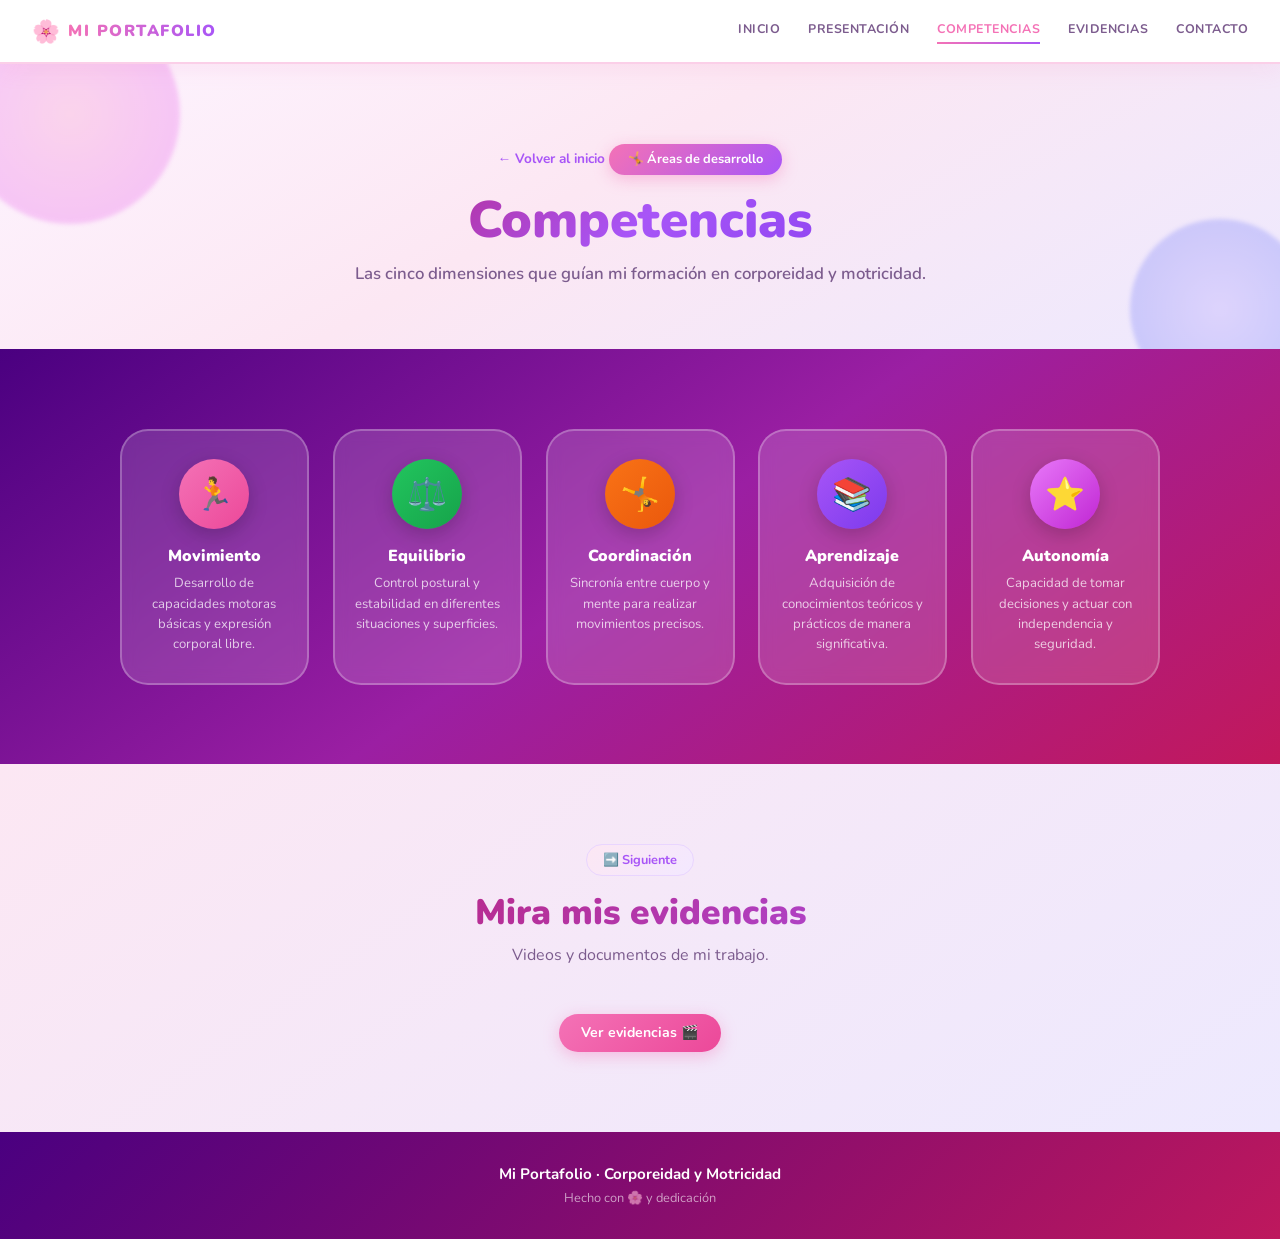
==== competencias.html @ 03224e83 "Add files via upload" ====
<!DOCTYPE html>
<html lang="es">
<head>
  <meta charset="UTF-8"/>
  <meta name="viewport" content="width=device-width, initial-scale=1.0"/>
  <title>Competencias — MI PORTAFOLIO</title>
  <link rel="stylesheet" href="style.css"/>
  <link href="https://fonts.googleapis.com/css2?family=Nunito:wght@400;600;700;900&display=swap" rel="stylesheet"/>
</head>
<body>

  <header class="navbar">
    <div class="navbar__brand">
      <span class="navbar__logo-icon">🌸</span>
      <span class="navbar__title">MI PORTAFOLIO</span>
    </div>
    <nav class="navbar__links" id="navLinks">
      <a href="index.html" class="navbar__link">INICIO</a>
      <a href="presentacion.html" class="navbar__link">PRESENTACIÓN</a>
      <a href="competencias.html" class="navbar__link">COMPETENCIAS</a>
      <a href="evidencias.html" class="navbar__link">EVIDENCIAS</a>
      <a href="contacto.html" class="navbar__link">CONTACTO</a>
    </nav>
    <button class="navbar__hamburger" onclick="toggleMenu()" aria-label="Menú">☰</button>
  </header>

  <section class="page-hero">
    <div class="page-hero__inner">
      <a href="index.html" class="back-link">← Volver al inicio</a>
      <span class="page-hero__badge">🤸 Áreas de desarrollo</span>
      <h1 class="page-hero__title">Competencias</h1>
      <p class="page-hero__desc">Las cinco dimensiones que guían mi formación en corporeidad y motricidad.</p>
    </div>
  </section>

  <section class="section section--grad">
    <div class="container">
      <div class="comp-grid">
        <div class="comp-card reveal reveal--scale">
          <div class="comp-card__circle comp-card__circle--1">🏃</div>
          <h3 class="comp-card__name">Movimiento</h3>
          <p class="comp-card__desc">Desarrollo de capacidades motoras básicas y expresión corporal libre.</p>
        </div>
        <div class="comp-card reveal reveal--scale">
          <div class="comp-card__circle comp-card__circle--2">⚖️</div>
          <h3 class="comp-card__name">Equilibrio</h3>
          <p class="comp-card__desc">Control postural y estabilidad en diferentes situaciones y superficies.</p>
        </div>
        <div class="comp-card reveal reveal--scale">
          <div class="comp-card__circle comp-card__circle--3">🤸</div>
          <h3 class="comp-card__name">Coordinación</h3>
          <p class="comp-card__desc">Sincronía entre cuerpo y mente para realizar movimientos precisos.</p>
        </div>
        <div class="comp-card reveal reveal--scale">
          <div class="comp-card__circle comp-card__circle--4">📚</div>
          <h3 class="comp-card__name">Aprendizaje</h3>
          <p class="comp-card__desc">Adquisición de conocimientos teóricos y prácticos de manera significativa.</p>
        </div>
        <div class="comp-card reveal reveal--scale">
          <div class="comp-card__circle comp-card__circle--5">⭐</div>
          <h3 class="comp-card__name">Autonomía</h3>
          <p class="comp-card__desc">Capacidad de tomar decisiones y actuar con independencia y seguridad.</p>
        </div>
      </div>
    </div>
  </section>

  <section class="section section--contact">
    <div class="container container--center reveal">
      <div class="section__head">
        <span class="section__tag">➡️ Siguiente</span>
        <h2 class="section__title">Mira mis evidencias</h2>
        <p class="section__desc">Videos y documentos de mi trabajo.</p>
      </div>
      <a href="evidencias.html" class="btn btn--pink">Ver evidencias 🎬</a>
    </div>
  </section>

  <footer class="footer">
    <p class="footer__text">Mi Portafolio · Corporeidad y Motricidad</p>
    <p class="footer__sub">Hecho con 🌸 y dedicación</p>
  </footer>

  <button class="scrolltop" id="scrollTop" aria-label="Volver arriba">↑</button>

  <script src="script.js"></script>
  <script>
    const stBtn = document.getElementById('scrollTop');
    window.addEventListener('scroll', ()=> stBtn.classList.toggle('scrolltop--show', window.scrollY > 400));
    stBtn.addEventListener('click', ()=> window.scrollTo({top:0, behavior:'smooth'}));
  </script>
</body>
</html>
---- style.css ----
/* ══════════════════════════════════════════
   MI PORTAFOLIO — Corporeidad y Motricidad
   Estilo: femenino, suave, rosa-morado-pastel
   ══════════════════════════════════════════ */

:root {
  --pink:       #f472b6;
  --pink-soft:  #fce7f3;
  --pink-mid:   #fbcfe8;
  --purple:     #a855f7;
  --purple-soft:#f3e8ff;
  --purple-mid: #e9d5ff;
  --rose:       #fb7185;
  --lavender:   #c084fc;
  --mauve:      #e879f9;
  --white:      #ffffff;
  --text:       #3b1f4a;
  --text-soft:  #7c5c8e;
  --radius:     18px;
  --radius-lg:  28px;
}

* { margin:0; padding:0; box-sizing:border-box; }
html { scroll-behavior:smooth; }
body {
  font-family: 'Nunito', sans-serif;
  color: var(--text);
  background: #fff;
  overflow-x: hidden;
}

/* ── NAVBAR ── */
.navbar {
  position: fixed; top:0; left:0; right:0; z-index:200;
  display: flex; align-items: center; justify-content: space-between;
  padding: 0 2rem; height: 64px;
  background: rgba(255,255,255,0.92);
  backdrop-filter: blur(12px);
  border-bottom: 2px solid var(--pink-mid);
  box-shadow: 0 4px 24px rgba(244,114,182,0.12);
}
.navbar__brand { display:flex; align-items:center; gap:0.5rem; }
.navbar__logo-icon { font-size:1.4rem; }
.navbar__title {
  font-weight:900; font-size:1rem; letter-spacing:1.5px;
  background: linear-gradient(90deg, var(--pink), var(--purple));
  -webkit-background-clip: text; -webkit-text-fill-color: transparent; background-clip: text;
}
.navbar__links { display:flex; gap:1.75rem; }
.navbar__link {
  color: var(--text-soft); text-decoration:none;
  font-size:0.78rem; font-weight:700; letter-spacing:0.5px;
  transition: color .2s; padding-bottom:3px;
  border-bottom: 2px solid transparent;
}
.navbar__link:hover, .navbar__link.active {
  color: var(--pink);
  border-bottom-color: var(--pink);
}
.navbar__hamburger {
  display:none; background:none; border:none;
  font-size:1.5rem; color:var(--purple); cursor:pointer;
}
.navbar__links.open {
  display: flex; flex-direction: column;
  position: fixed; top:64px; left:0; right:0;
  background: rgba(255,255,255,0.97);
  padding: 1.5rem 2rem 2rem;
  border-bottom: 2px solid var(--pink-mid);
  gap: 1.2rem;
}

/* ── HERO ── */
.hero {
  position: relative; min-height: 100vh;
  display: flex; align-items: center; justify-content: center;
  padding: 100px 2rem 4rem;
  background: linear-gradient(145deg, #fdf4ff 0%, #fce7f3 40%, #ede9fe 100%);
  overflow: hidden;
}

/* Burbujas */
.bubble {
  position:absolute; border-radius:50%; opacity:0.35;
  animation: float 8s ease-in-out infinite;
}
.b1 { width:280px; height:280px; background:radial-gradient(circle, #f9a8d4, #e879f9); top:-60px; left:-60px; animation-duration:9s; }
.b2 { width:200px; height:200px; background:radial-gradient(circle, #c4b5fd, #818cf8); bottom:60px; right:-40px; animation-duration:11s; animation-delay:2s; }
.b3 { width:140px; height:140px; background:radial-gradient(circle, #fbcfe8, #f472b6); top:40%; left:5%; animation-duration:7s; animation-delay:1s; }
.b4 { width:100px; height:100px; background:radial-gradient(circle, #ddd6fe, #a78bfa); top:20%; right:8%; animation-duration:10s; animation-delay:3s; }
.b5 { width:180px; height:180px; background:radial-gradient(circle, #fecdd3, #fb7185); bottom:-30px; left:30%; animation-duration:12s; animation-delay:1.5s; }
@keyframes float {
  0%,100% { transform: translateY(0) scale(1); }
  50%      { transform: translateY(-20px) scale(1.04); }
}

.hero__inner {
  position:relative; z-index:2;
  display:flex; flex-direction:column; align-items:center;
  gap:1.5rem; text-align:center; max-width:900px; width:100%;
}
.hero__badge {
  background: linear-gradient(135deg, var(--pink), var(--purple));
  color:#fff; font-size:0.85rem; font-weight:700;
  padding:0.4rem 1.4rem; border-radius:50px;
  box-shadow: 0 4px 16px rgba(244,114,182,0.4);
  letter-spacing:0.5px;
}
.hero__heading {
  font-family:'Nunito', sans-serif;
  font-size:clamp(2.2rem, 5vw, 3.8rem);
  font-weight:900; line-height:1.1;
  background: linear-gradient(135deg, #be185d, var(--purple), #7c3aed);
  -webkit-background-clip:text; -webkit-text-fill-color:transparent; background-clip:text;
  filter: drop-shadow(0 2px 8px rgba(168,85,247,0.2));
}
.hero__sub {
  font-size:clamp(1rem, 2.5vw, 1.35rem);
  font-weight:700; color:var(--text-soft); letter-spacing:0.5px;
}

/* ── BANNER ANIMADO ── */
.banner {
  position:relative; width:100%; max-width:860px;
  height:78px; border-radius:22px; overflow:hidden;
  background: linear-gradient(135deg, #9b59b6, #e91e8c, #ff69b4, #c471ed, #f64f59);
  background-size:300% 300%;
  animation: gradMove 6s ease infinite;
  box-shadow: 0 8px 32px rgba(168,85,247,0.45), 0 0 0 3px rgba(255,255,255,0.6);
}
@keyframes gradMove {
  0%   { background-position: 0% 50%; }
  50%  { background-position: 100% 50%; }
  100% { background-position: 0% 50%; }
}
.banner::before {
  content:''; position:absolute; inset:4px; border-radius:18px;
  background:rgba(255,255,255,0.12); backdrop-filter:blur(2px); z-index:1;
}
.banner__track {
  position:relative; z-index:3;
  height:100%; display:flex; align-items:center;
  overflow:hidden;
}
.banner__text {
  white-space:nowrap;
  font-size:1.35rem; font-weight:900; letter-spacing:2px;
  text-transform:uppercase;
  background: linear-gradient(90deg, #fff, #ffe4f7, #fff, #e8d5ff, #fff);
  -webkit-background-clip:text; -webkit-text-fill-color:transparent; background-clip:text;
  animation: scroll 22s linear infinite;
  display:inline-block; padding-right:60px;
}
@keyframes scroll {
  from { transform: translateX(100vw); }
  to   { transform: translateX(-100%); }
}

/* Líneas LED */
.banner__led {
  position:absolute; z-index:5;
  box-shadow: 0 0 8px #fff, 0 0 16px #f9a8d4;
}
.banner__led--top    { top:0; left:-30%; width:30%; height:3px; background:linear-gradient(90deg,transparent,#fff,#f9a8d4,transparent); animation:ledT 3.5s linear infinite; }
.banner__led--right  { top:-30%; right:0; width:3px; height:30%; background:linear-gradient(180deg,transparent,#fff,#c4b5fd,transparent); animation:ledR 3.5s linear 0.875s infinite; }
.banner__led--bottom { bottom:0; right:-30%; width:30%; height:3px; background:linear-gradient(270deg,transparent,#fff,#f9a8d4,transparent); animation:ledB 3.5s linear 1.75s infinite; }
.banner__led--left   { bottom:-30%; left:0; width:3px; height:30%; background:linear-gradient(0deg,transparent,#fff,#c4b5fd,transparent); animation:ledL 3.5s linear 2.625s infinite; }
@keyframes ledT { from{left:-30%}  to{left:100%} }
@keyframes ledR { from{top:-30%}   to{top:100%} }
@keyframes ledB { from{right:-30%} to{right:100%} }
@keyframes ledL { from{bottom:-30%} to{bottom:100%} }

/* ── PILLS ── */
.hero__pills { display:flex; flex-wrap:wrap; gap:0.75rem; justify-content:center; }
.pill {
  padding:0.5rem 1.2rem; border-radius:50px;
  font-size:0.85rem; font-weight:700;
  box-shadow: 0 4px 12px rgba(0,0,0,0.08);
  transition: transform 0.2s;
}
.pill:hover { transform: translateY(-3px) scale(1.05); }
.pill--pink     { background:#fce7f3; color:#be185d; border:2px solid #fbcfe8; }
.pill--purple   { background:#f3e8ff; color:#7c3aed; border:2px solid #e9d5ff; }
.pill--rose     { background:#fff1f2; color:#be123c; border:2px solid #fecdd3; }
.pill--lavender { background:#ede9fe; color:#6d28d9; border:2px solid #ddd6fe; }
.pill--mauve    { background:#fdf4ff; color:#86198f; border:2px solid #f5d0fe; }

/* ── SECTIONS ── */
.section { padding:5rem 2rem; }
.section--grad {
  background: linear-gradient(145deg, #4a0080 0%, #9b1fa3 50%, #c2185b 100%);
}
.section--contact {
  background: linear-gradient(145deg, #fce7f3 0%, #ede9fe 100%);
}
.container { max-width:1040px; margin:0 auto; }
.container--center { text-align:center; }

.section__head { text-align:center; margin-bottom:3rem; }
.section__tag {
  display:inline-block;
  background: linear-gradient(135deg, var(--pink-soft), var(--purple-soft));
  color:var(--purple); font-size:0.8rem; font-weight:700;
  padding:0.35rem 1rem; border-radius:50px; margin-bottom:0.75rem;
  border:1.5px solid var(--purple-mid);
}
.section__tag--light {
  background:rgba(255,255,255,0.2); color:#fff;
  border-color:rgba(255,255,255,0.3);
}
.section__title {
  font-size:clamp(1.6rem,3vw,2.2rem); font-weight:900;
  background:linear-gradient(135deg, #be185d, var(--purple));
  -webkit-background-clip:text; -webkit-text-fill-color:transparent; background-clip:text;
  margin-bottom:0.5rem;
}
.section__title--light { background:none; -webkit-text-fill-color:#fff; color:#fff; }
.section__desc { color:var(--text-soft); font-size:1rem; }
.section__desc--light { color:rgba(255,255,255,0.8); }

/* ── CARDS ── */
.cards { display:grid; grid-template-columns:repeat(auto-fit,minmax(260px,1fr)); gap:1.5rem; }
.card {
  border-radius:var(--radius-lg); padding:2rem 1.75rem;
  transition:transform .25s, box-shadow .25s;
  border:2px solid transparent;
}
.card:hover { transform:translateY(-6px); box-shadow:0 20px 48px rgba(168,85,247,0.15); }
.card--pink   { background:linear-gradient(145deg,#fff,var(--pink-soft)); border-color:var(--pink-mid); }
.card--purple { background:linear-gradient(145deg,#fff,var(--purple-soft)); border-color:var(--purple-mid); }
.card--rose   { background:linear-gradient(145deg,#fff,#fff1f2); border-color:#fecdd3; }
.card__emoji  { font-size:2.8rem; margin-bottom:0.75rem; }
.card__title  { font-size:1.1rem; font-weight:900; color:var(--text); margin-bottom:0.5rem; }
.card__text   { color:var(--text-soft); font-size:0.9rem; line-height:1.65; }

/* ── COMPETENCIAS ── */
.comp-grid {
  display:grid; grid-template-columns:repeat(auto-fit,minmax(160px,1fr));
  gap:1.5rem;
}
.comp-card {
  background:rgba(255,255,255,0.15); border:2px solid rgba(255,255,255,0.25);
  border-radius:var(--radius-lg); padding:1.75rem 1rem; text-align:center;
  backdrop-filter:blur(8px);
  transition:transform .25s, background .25s;
}
.comp-card:hover { transform:translateY(-5px); background:rgba(255,255,255,0.25); }
.comp-card__circle {
  width:70px; height:70px; border-radius:50%;
  display:flex; align-items:center; justify-content:center;
  font-size:2rem; margin:0 auto 1rem;
  box-shadow:0 6px 20px rgba(0,0,0,0.2);
}
.comp-card__circle--1 { background:linear-gradient(135deg,#f472b6,#ec4899); }
.comp-card__circle--2 { background:linear-gradient(135deg,#22c55e,#16a34a); }
.comp-card__circle--3 { background:linear-gradient(135deg,#f97316,#ea580c); }
.comp-card__circle--4 { background:linear-gradient(135deg,#a855f7,#7c3aed); }
.comp-card__circle--5 { background:linear-gradient(135deg,#e879f9,#c026d3); }
.comp-card__name { color:#fff; font-weight:900; font-size:1rem; margin-bottom:0.4rem; }
.comp-card__desc { color:rgba(255,255,255,0.75); font-size:0.82rem; line-height:1.55; }

/* ── EVIDENCIAS ── */
.ev-grid { display:flex; flex-direction:column; gap:1.5rem; }
.ev-card {
  display:flex; gap:1.5rem; align-items:center;
  background:#fff; border-radius:var(--radius-lg); padding:1.5rem;
  border:2px solid var(--pink-mid);
  box-shadow:0 8px 32px rgba(244,114,182,0.1);
  transition:transform .25s, box-shadow .25s;
}
.ev-card:hover { transform:translateY(-4px); box-shadow:0 16px 48px rgba(168,85,247,0.15); }
.ev-card__thumb {
  flex-shrink:0; width:120px; height:90px; border-radius:14px;
  display:flex; align-items:center; justify-content:center;
}
.ev-card__thumb--video { background:linear-gradient(135deg,#f472b6,#a855f7); }
.ev-card__thumb--doc   { background:linear-gradient(135deg,#818cf8,#c084fc); }
.ev-card__play  { font-size:2.5rem; }
.ev-card__tag {
  display:inline-block; font-size:0.7rem; font-weight:700; letter-spacing:1px;
  background:var(--pink-soft); color:#be185d;
  padding:0.25rem 0.75rem; border-radius:50px;
  margin-bottom:0.4rem;
}
.ev-card__tag--purple { background:var(--purple-soft); color:#7c3aed; }
.ev-card__title { font-size:1.05rem; font-weight:900; color:var(--text); margin-bottom:0.3rem; }
.ev-card__desc  { color:var(--text-soft); font-size:0.875rem; margin-bottom:0.75rem; }

/* ── BOTONES ── */
.btn {
  display:inline-flex; align-items:center; gap:0.5rem;
  padding:0.6rem 1.4rem; border-radius:50px;
  font-size:0.88rem; font-weight:700; text-decoration:none;
  transition:all .2s; cursor:pointer;
}
.btn--pink   { background:linear-gradient(135deg,var(--pink),#ec4899); color:#fff; box-shadow:0 4px 16px rgba(244,114,182,0.4); }
.btn--pink:hover   { transform:translateY(-2px); box-shadow:0 8px 24px rgba(244,114,182,0.5); }
.btn--purple { background:linear-gradient(135deg,var(--purple),#7c3aed); color:#fff; box-shadow:0 4px 16px rgba(168,85,247,0.4); }
.btn--purple:hover { transform:translateY(-2px); box-shadow:0 8px 24px rgba(168,85,247,0.5); }
.btn--whatsapp {
  background:#25d366; color:#fff;
  font-size:1rem; padding:0.85rem 2.2rem;
  box-shadow:0 6px 24px rgba(37,211,102,0.35);
}
.btn--whatsapp:hover { background:#1ebe5d; transform:translateY(-3px); box-shadow:0 12px 32px rgba(37,211,102,0.45); }

/* ── FOOTER ── */
.footer {
  background:linear-gradient(135deg,#4a0080,#be185d);
  text-align:center; padding:2rem;
}
.footer__text { color:#fff; font-weight:700; font-size:0.95rem; }
.footer__sub  { color:rgba(255,255,255,0.6); font-size:0.8rem; margin-top:0.3rem; }

/* ── RESPONSIVE ── */
@media(max-width:768px){
  .navbar__links:not(.open) { display:none; }
  .navbar__hamburger { display:block; }
  .ev-card { flex-direction:column; text-align:center; }
  .ev-card__thumb { width:100%; height:110px; }
  .banner { height:68px; }
  .banner__text { font-size:1rem; }
  .comp-grid { grid-template-columns:repeat(2,1fr); }
}
@media(max-width:480px){
  .comp-grid { grid-template-columns:1fr; }
}
@media(prefers-reduced-motion:reduce){
  .banner__text, .banner__led, .bubble { animation:none; }
}


/* ══════════════════════════════════════
   BANNER IMAGEN CON EFECTO CUADRITOS
   ══════════════════════════════════════ */

.img-banner {
  position: relative;
  width: 100%;
  height: 520px;
  margin-top: 64px; /* altura navbar */
  overflow: hidden;
}

/* La imagen de fondo */
.img-banner__bg {
  position: absolute;
  inset: 0;
  background-size: cover;
  background-position: center top;
  background-repeat: no-repeat;
  z-index: 0;
}

/* Contenedor de los cuadritos */
.img-banner__tiles {
  position: absolute;
  inset: 0;
  z-index: 2;
  display: grid;
  grid-template-columns: repeat(20, 1fr);
  grid-template-rows: repeat(8, 1fr);
}

/* Cada cuadrito */
.tile {
  background: linear-gradient(135deg, #f3e8ff, #fce7f3, #ede9fe);
  opacity: 1;
  animation: tileReveal 0.4s ease forwards;
}

@keyframes tileReveal {
  0%   { opacity: 1; transform: scale(1); }
  60%  { opacity: 0.3; transform: scale(0.85); border-radius: 6px; }
  100% { opacity: 0; transform: scale(0); }
}

/* Banner de texto scrolling abajo de la imagen */
.img-banner__overlay-text {
  position: absolute;
  bottom: 0;
  left: 0; right: 0;
  z-index: 3;
  overflow: hidden;
  height: 68px;
  background: linear-gradient(135deg, #9b59b6, #e91e8c, #ff69b4, #c471ed, #f64f59);
  background-size: 300% 300%;
  animation: gradMove 6s ease infinite;
  box-shadow: 0 -4px 24px rgba(168,85,247,0.35);
}

/* Líneas LED en el banner de texto */
.img-banner__overlay-text::before {
  content: '';
  position: absolute;
  top: 0; left: 0; right: 0;
  height: 3px;
  background: linear-gradient(90deg, transparent, #fff, #f9a8d4, #c4b5fd, transparent);
  animation: ledShine 2s linear infinite;
}
@keyframes ledShine {
  from { transform: translateX(-100%); }
  to   { transform: translateX(100%); }
}

.banner-scroll-wrap {
  height: 100%;
  display: flex;
  align-items: center;
  overflow: hidden;
}

.banner-scroll {
  white-space: nowrap;
  font-family: 'Nunito', sans-serif;
  font-size: 1.3rem;
  font-weight: 900;
  letter-spacing: 2px;
  text-transform: uppercase;
  background: linear-gradient(90deg, #fff, #ffe4f7, #fff, #e8d5ff, #fff);
  -webkit-background-clip: text;
  -webkit-text-fill-color: transparent;
  background-clip: text;
  animation: scroll 22s linear infinite;
  display: inline-block;
  padding-right: 80px;
}

@keyframes gradMove {
  0%   { background-position: 0% 50%; }
  50%  { background-position: 100% 50%; }
  100% { background-position: 0% 50%; }
}

@media (max-width: 768px) {
  .img-banner { height: 320px; }
  .img-banner__tiles {
    grid-template-columns: repeat(10, 1fr);
    grid-template-rows: repeat(6, 1fr);
  }
  .banner-scroll { font-size: 0.95rem; }
  .img-banner__overlay-text { height: 56px; }
}


/* ══════════════════════════════════════════
   MEJORAS — Multi-página, más "wow"
   ══════════════════════════════════════════ */

.navbar { transition: box-shadow .3s, padding .3s; }
.navbar--scrolled { box-shadow: 0 8px 32px rgba(168,85,247,0.22); }

.navbar__link { position:relative; }
.navbar__link::after{
  content:''; position:absolute; left:0; bottom:-4px; height:2px; width:0;
  background:linear-gradient(90deg,var(--pink),var(--purple));
  transition:width .25s ease;
}
.navbar__link:hover::after, .navbar__link.active::after{ width:100%; }
.navbar__link.active{ border-bottom-color:transparent; }

.navbar__logo-icon{ display:inline-block; animation: wiggle 4s ease-in-out infinite; }
@keyframes wiggle{
  0%,100%{ transform:rotate(0deg); }
  10%{ transform:rotate(-12deg); }
  20%{ transform:rotate(10deg); }
  30%{ transform:rotate(0deg); }
}

.reveal{ opacity:0; transform:translateY(36px); transition:opacity .7s ease, transform .7s ease; }
.reveal--in{ opacity:1; transform:translateY(0); }
.reveal--scale{ transform:translateY(0) scale(0.85); }
.reveal--scale.reveal--in{ transform:scale(1); }
.reveal--left{ transform:translateX(-40px); }
.reveal--left.reveal--in{ transform:translateX(0); }
.reveal--right{ transform:translateX(40px); }
.reveal--right.reveal--in{ transform:translateX(0); }

.cards .card:nth-child(1){ transition-delay:.05s; }
.cards .card:nth-child(2){ transition-delay:.18s; }
.cards .card:nth-child(3){ transition-delay:.31s; }
.comp-grid .comp-card:nth-child(1){ transition-delay:.03s; }
.comp-grid .comp-card:nth-child(2){ transition-delay:.10s; }
.comp-grid .comp-card:nth-child(3){ transition-delay:.17s; }
.comp-grid .comp-card:nth-child(4){ transition-delay:.24s; }
.comp-grid .comp-card:nth-child(5){ transition-delay:.31s; }

.card, .comp-card, .ev-card{ will-change:transform; }
.card:hover{ box-shadow:0 24px 56px rgba(168,85,247,0.22); }
.card__emoji{ display:inline-block; transition:transform .35s; }
.card:hover .card__emoji{ transform:scale(1.25) rotate(-8deg); }
.comp-card__circle{ transition:transform .35s; }
.comp-card:hover .comp-card__circle{ transform:scale(1.15) rotate(8deg); }

.page-hero{
  position:relative; margin-top:64px; padding:5rem 2rem 4rem;
  text-align:center; overflow:hidden;
  background: linear-gradient(150deg,#fdf4ff 0%, #fce7f3 45%, #ede9fe 100%);
}
.page-hero::before, .page-hero::after{
  content:''; position:absolute; border-radius:50%; opacity:.4; filter:blur(2px);
  animation: float 9s ease-in-out infinite;
}
.page-hero::before{ width:220px; height:220px; background:radial-gradient(circle,#f9a8d4,#e879f9); top:-60px; left:-40px; }
.page-hero::after{ width:180px; height:180px; background:radial-gradient(circle,#c4b5fd,#818cf8); bottom:-50px; right:-30px; animation-delay:2s; }
.page-hero__inner{ position:relative; z-index:2; max-width:760px; margin:0 auto; }
.page-hero__badge{
  display:inline-block; background:linear-gradient(135deg,var(--pink),var(--purple));
  color:#fff; font-size:.8rem; font-weight:700; padding:.4rem 1.2rem;
  border-radius:50px; margin-bottom:1rem; box-shadow:0 4px 16px rgba(244,114,182,.4);
  animation: popIn .6s ease;
}
.page-hero__title{
  font-size:clamp(1.9rem,4.5vw,3.2rem); font-weight:900; line-height:1.15;
  background:linear-gradient(135deg,#be185d,var(--purple),#7c3aed);
  -webkit-background-clip:text; -webkit-text-fill-color:transparent; background-clip:text;
  margin-bottom:.75rem; animation: popIn .7s ease;
}
.page-hero__desc{ color:var(--text-soft); font-size:1.05rem; font-weight:600; animation: popIn .8s ease; }
@keyframes popIn{
  from{ opacity:0; transform:translateY(14px) scale(.97); }
  to{ opacity:1; transform:translateY(0) scale(1); }
}

.back-link{
  display:inline-flex; align-items:center; gap:.4rem;
  color:var(--purple); font-weight:700; font-size:.85rem; text-decoration:none;
  margin-bottom:1.25rem; transition:transform .2s;
}
.back-link:hover{ transform:translateX(-4px); }

.hub-grid{
  display:grid; grid-template-columns:repeat(auto-fit,minmax(230px,1fr));
  gap:1.5rem; margin-top:1rem;
}
.hub-card{
  position:relative; display:block; text-decoration:none; overflow:hidden;
  border-radius:var(--radius-lg); padding:2rem 1.5rem; color:#fff;
  box-shadow:0 12px 32px rgba(0,0,0,.15);
  transition:transform .35s cubic-bezier(.2,.9,.3,1.3), box-shadow .35s;
}
.hub-card:hover{ transform:translateY(-8px) scale(1.02); box-shadow:0 24px 48px rgba(0,0,0,.22); }
.hub-card::before{
  content:''; position:absolute; inset:0; opacity:0; background:rgba(255,255,255,.14);
  transition:opacity .3s;
}
.hub-card:hover::before{ opacity:1; }
.hub-card__icon{ font-size:2.4rem; display:block; margin-bottom:.75rem; transition:transform .35s; }
.hub-card:hover .hub-card__icon{ transform:scale(1.2) rotate(-6deg); }
.hub-card__title{ font-size:1.15rem; font-weight:900; margin-bottom:.4rem; }
.hub-card__desc{ font-size:.85rem; opacity:.92; line-height:1.5; }
.hub-card__arrow{ position:absolute; right:1.4rem; bottom:1.4rem; font-size:1.3rem; transition:transform .3s; }
.hub-card:hover .hub-card__arrow{ transform:translateX(6px); }
.hub-card--1{ background:linear-gradient(145deg,#f472b6,#a855f7); }
.hub-card--2{ background:linear-gradient(145deg,#7c3aed,#4a0080); }
.hub-card--3{ background:linear-gradient(145deg,#fb7185,#be185d); }
.hub-card--4{ background:linear-gradient(145deg,#818cf8,#6366f1); }

.stats{ display:flex; flex-wrap:wrap; justify-content:center; gap:2.5rem; margin-top:2.5rem; }
.stat{ text-align:center; }
.stat__num{
  font-size:2.4rem; font-weight:900;
  background:linear-gradient(135deg,#be185d,var(--purple));
  -webkit-background-clip:text; -webkit-text-fill-color:transparent; background-clip:text;
}
.stat__label{ font-size:.8rem; font-weight:700; color:var(--text-soft); letter-spacing:.5px; text-transform:uppercase; }

.scrolltop{
  position:fixed; bottom:1.5rem; right:1.5rem; z-index:150;
  width:46px; height:46px; border-radius:50%; border:none; cursor:pointer;
  background:linear-gradient(135deg,var(--pink),var(--purple)); color:#fff; font-size:1.2rem;
  box-shadow:0 8px 24px rgba(168,85,247,.4);
  display:flex; align-items:center; justify-content:center;
  opacity:0; pointer-events:none; transform:translateY(12px);
  transition:opacity .3s, transform .3s;
}
.scrolltop--show{ opacity:1; pointer-events:auto; transform:translateY(0); }
.scrolltop:hover{ transform:translateY(-4px) scale(1.06); }

.btn{ position:relative; overflow:hidden; }
.btn::before{
  content:''; position:absolute; top:0; left:-60%; width:40%; height:100%;
  background:linear-gradient(120deg, transparent, rgba(255,255,255,.55), transparent);
  transform:skewX(-20deg);
}
.btn:hover::before{ animation: shine .9s ease; }
@keyframes shine{ from{ left:-60%; } to{ left:130%; } }

@media(prefers-reduced-motion:reduce){
  .reveal{ opacity:1; transform:none; transition:none; }
  .navbar__logo-icon, .page-hero::before, .page-hero::after{ animation:none; }
}
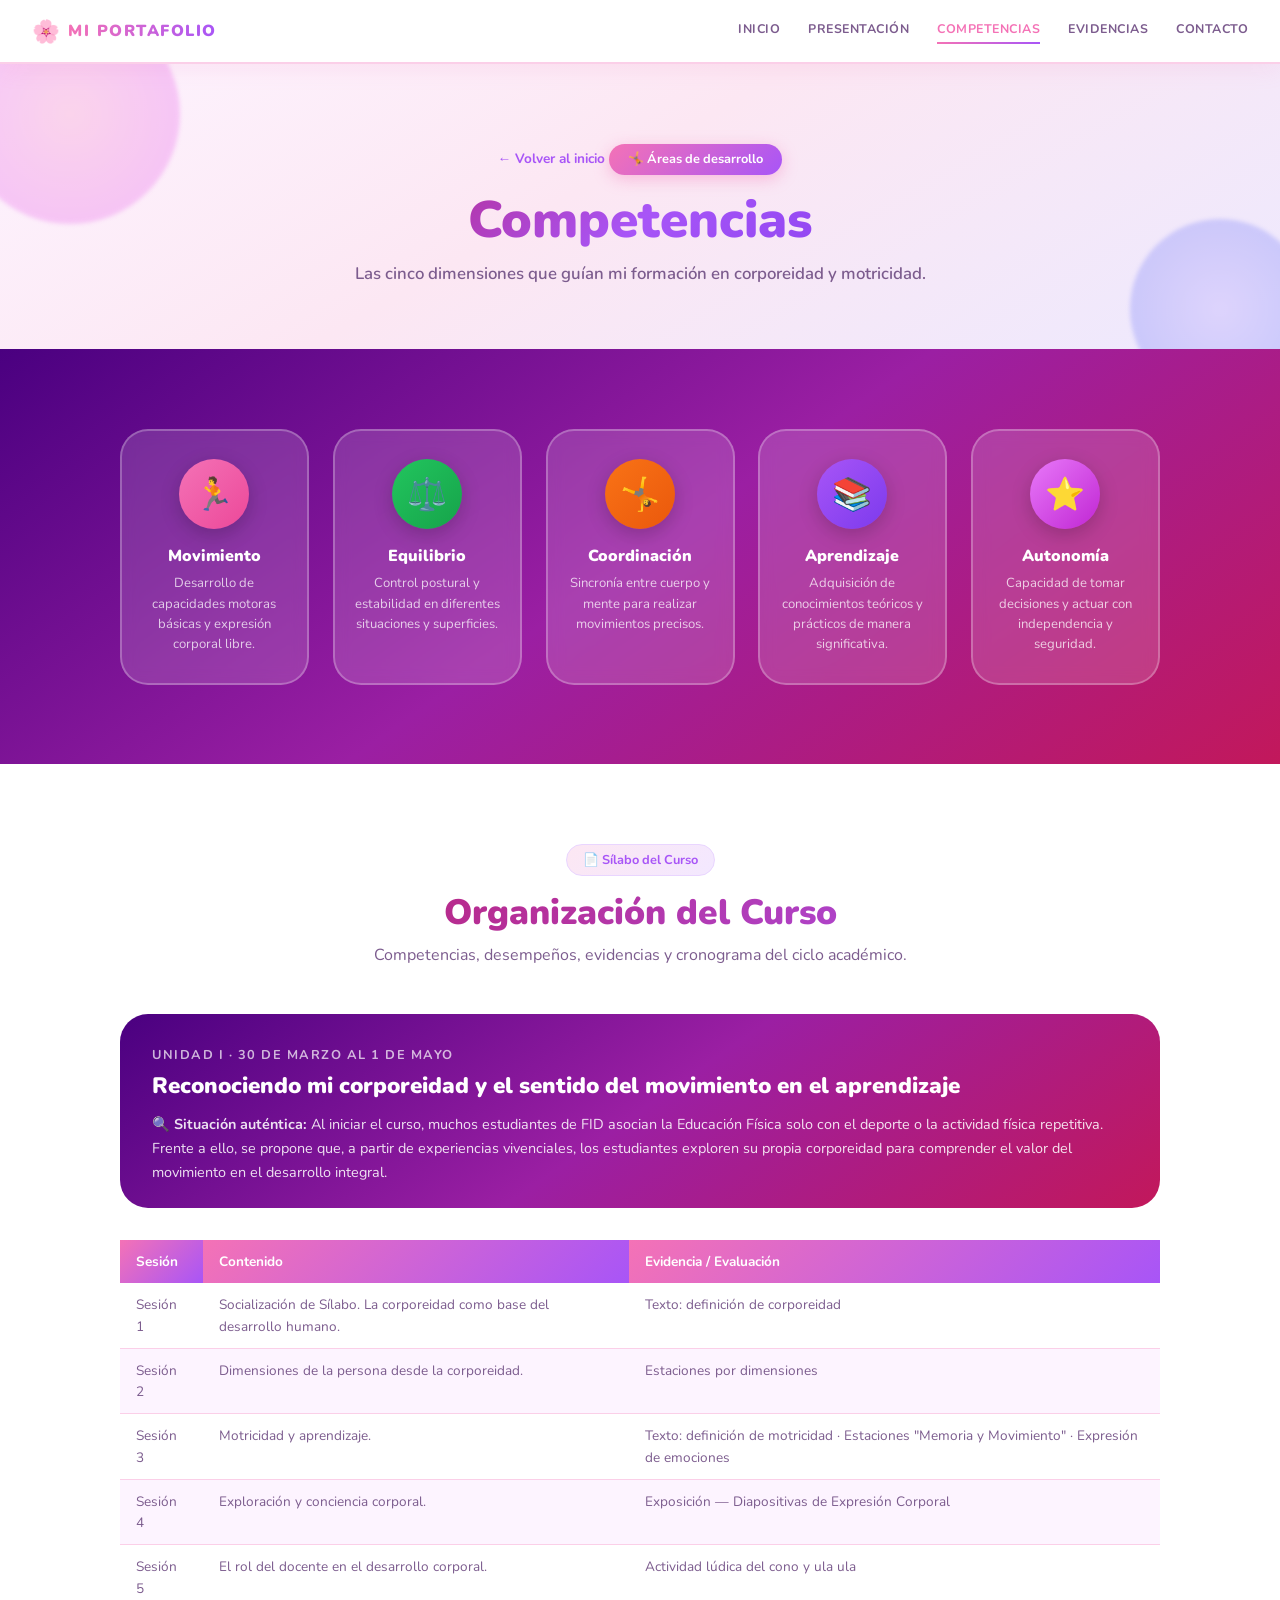
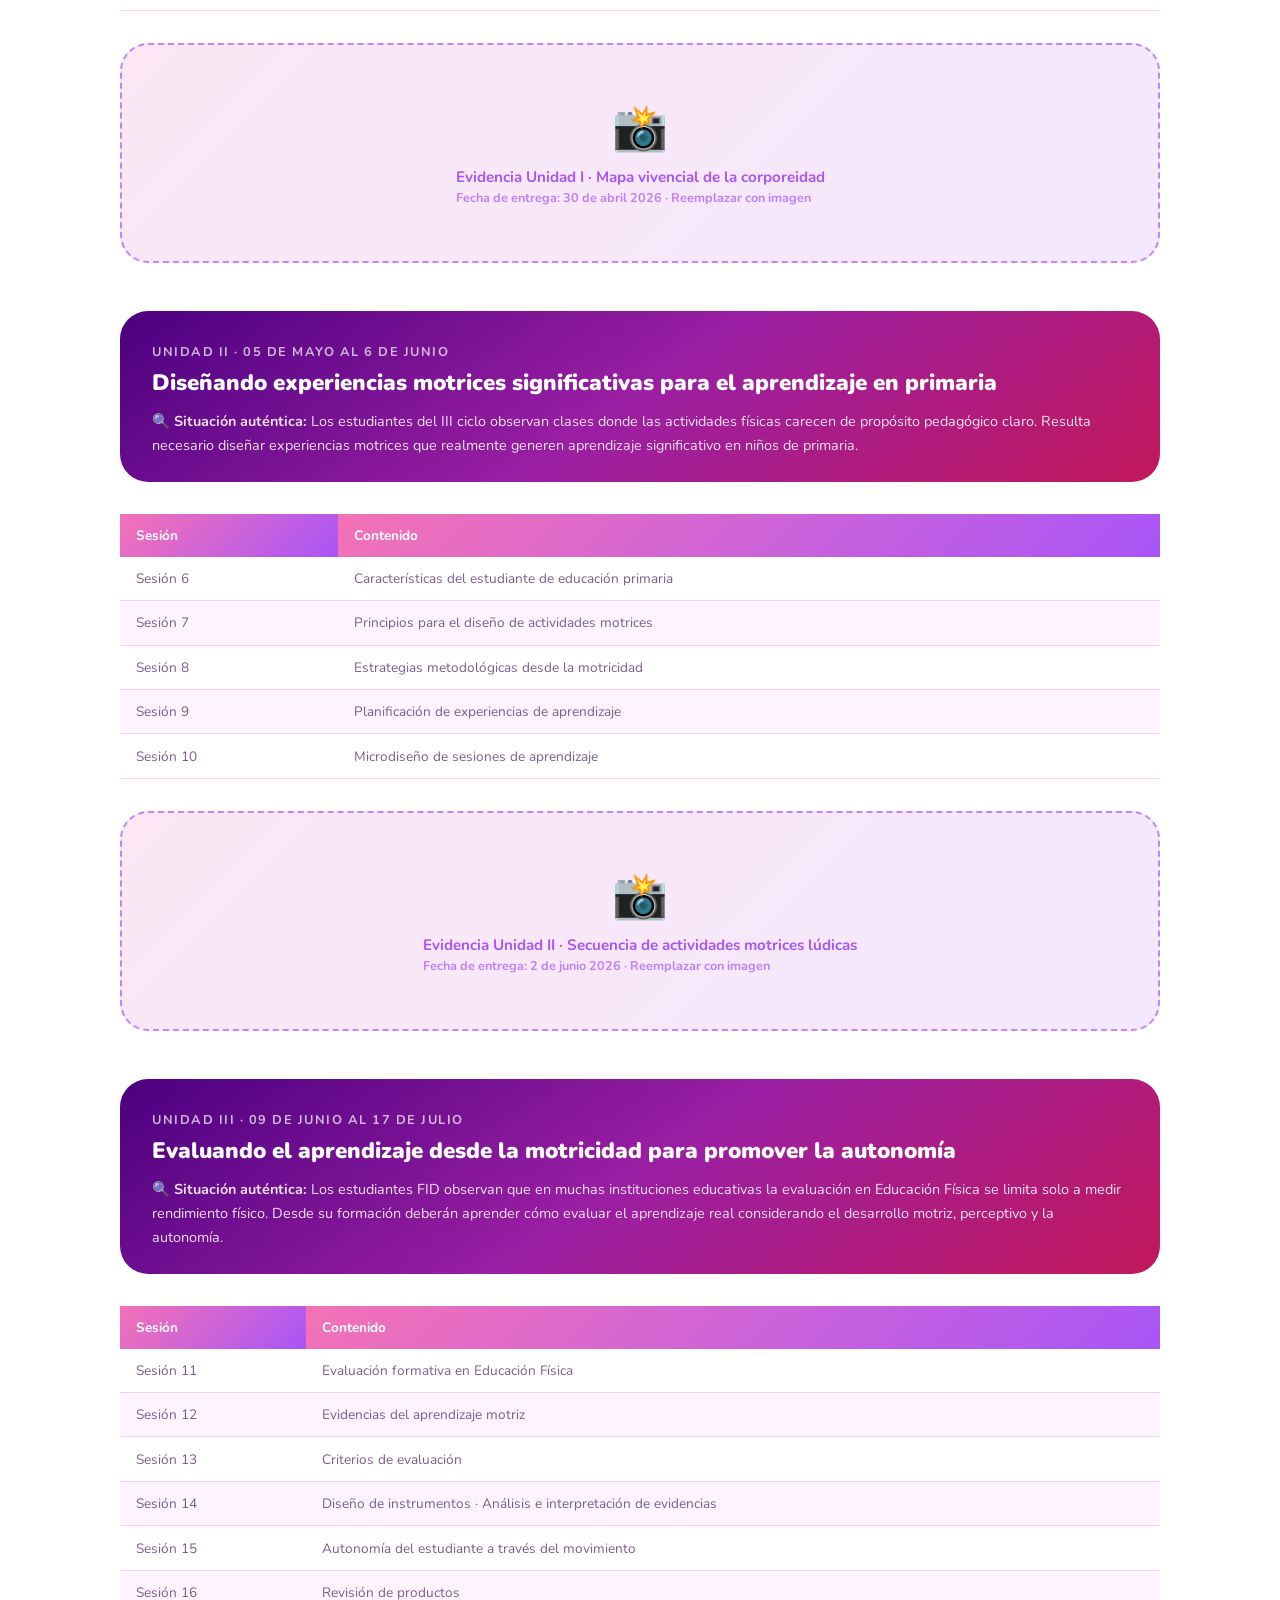
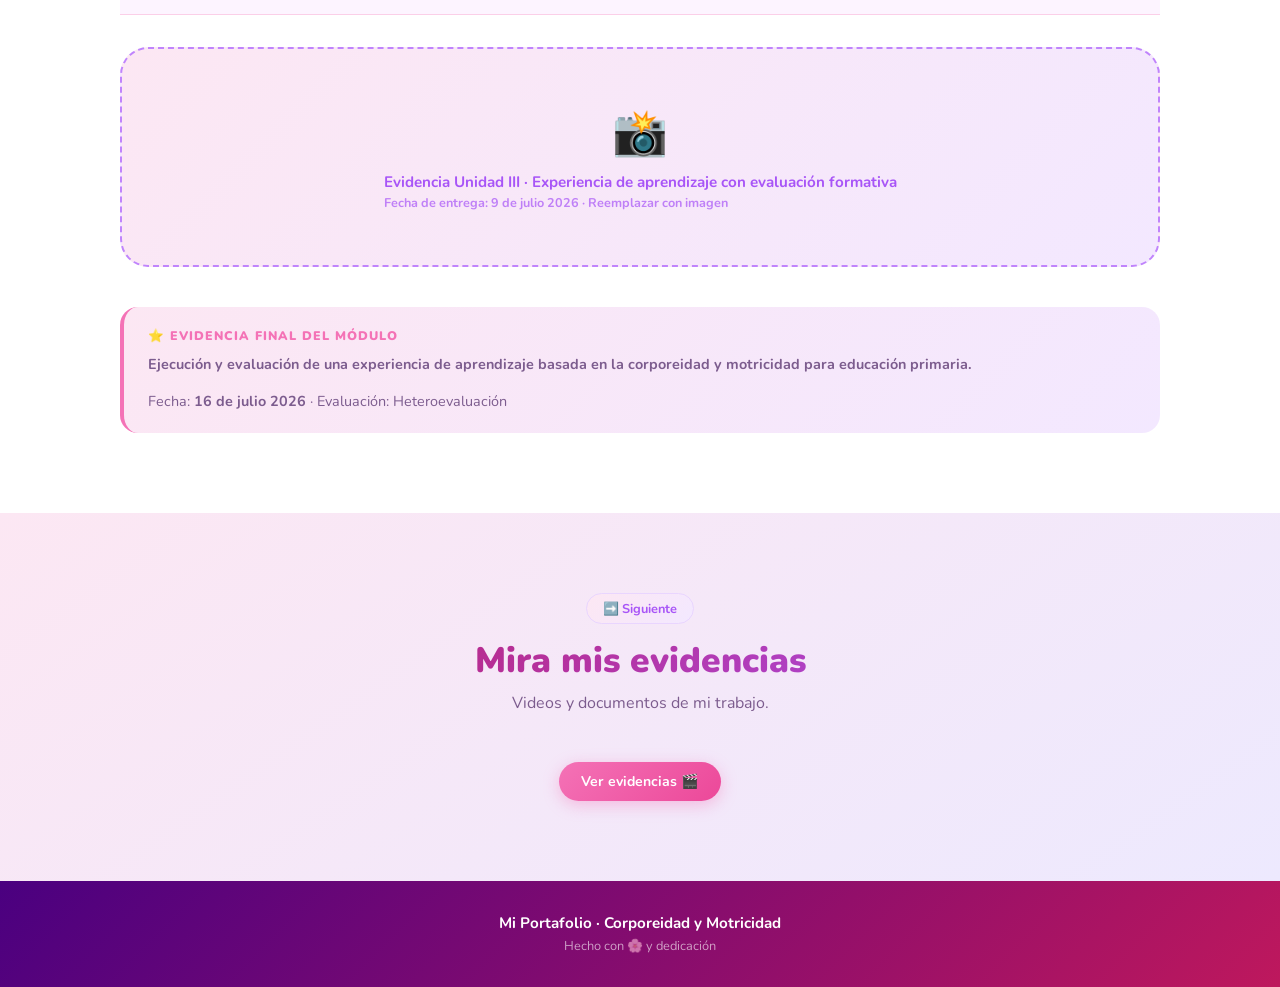
==== commit 0a2943c6: "Add files via upload" ====
--- a/competencias.html
+++ b/competencias.html
@@ -33,6 +33,7 @@
     </div>
   </section>
 
+  <!-- ══ COMPETENCIAS CARDS ══ -->
   <section class="section section--grad">
     <div class="container">
       <div class="comp-grid">
@@ -65,6 +66,110 @@
     </div>
   </section>
 
+  <!-- ══ SÍLABO ══ -->
+  <section class="section">
+    <div class="container">
+      <div class="section__head reveal">
+        <span class="section__tag">📄 Sílabo del Curso</span>
+        <h2 class="section__title">Organización del Curso</h2>
+        <p class="section__desc">Competencias, desempeños, evidencias y cronograma del ciclo académico.</p>
+      </div>
+
+      <!-- Unidad I -->
+      <div class="unidad-header reveal">
+        <div class="unidad-header__num">Unidad I · 30 de marzo al 1 de mayo</div>
+        <div class="unidad-header__title">Reconociendo mi corporeidad y el sentido del movimiento en el aprendizaje</div>
+        <div class="unidad-header__situacion">🔍 <strong>Situación auténtica:</strong> Al iniciar el curso, muchos estudiantes de FID asocian la Educación Física solo con el deporte o la actividad física repetitiva. Frente a ello, se propone que, a partir de experiencias vivenciales, los estudiantes exploren su propia corporeidad para comprender el valor del movimiento en el desarrollo integral.</div>
+      </div>
+      <div class="silabo-wrap reveal" style="margin-bottom:2rem;">
+        <table class="silabo-table">
+          <thead>
+            <tr>
+              <th>Sesión</th>
+              <th>Contenido</th>
+              <th>Evidencia / Evaluación</th>
+            </tr>
+          </thead>
+          <tbody>
+            <tr><td>Sesión 1</td><td>Socialización de Sílabo. La corporeidad como base del desarrollo humano.</td><td>Texto: definición de corporeidad</td></tr>
+            <tr><td>Sesión 2</td><td>Dimensiones de la persona desde la corporeidad.</td><td>Estaciones por dimensiones</td></tr>
+            <tr><td>Sesión 3</td><td>Motricidad y aprendizaje.</td><td>Texto: definición de motricidad · Estaciones "Memoria y Movimiento" · Expresión de emociones</td></tr>
+            <tr><td>Sesión 4</td><td>Exploración y conciencia corporal.</td><td>Exposición — Diapositivas de Expresión Corporal</td></tr>
+            <tr><td>Sesión 5</td><td>El rol del docente en el desarrollo corporal.</td><td>Actividad lúdica del cono y ula ula</td></tr>
+          </tbody>
+        </table>
+      </div>
+      <div class="img-placeholder reveal">
+        <span class="img-placeholder__icon">📸</span>
+        <span>Evidencia Unidad I · <strong>Mapa vivencial de la corporeidad</strong><br><small style="opacity:.7;">Fecha de entrega: 30 de abril 2026 · Reemplazar con imagen</small></span>
+      </div>
+
+      <!-- Unidad II -->
+      <div class="unidad-header reveal" style="margin-top:3rem;">
+        <div class="unidad-header__num">Unidad II · 05 de mayo al 6 de junio</div>
+        <div class="unidad-header__title">Diseñando experiencias motrices significativas para el aprendizaje en primaria</div>
+        <div class="unidad-header__situacion">🔍 <strong>Situación auténtica:</strong> Los estudiantes del III ciclo observan clases donde las actividades físicas carecen de propósito pedagógico claro. Resulta necesario diseñar experiencias motrices que realmente generen aprendizaje significativo en niños de primaria.</div>
+      </div>
+      <div class="silabo-wrap reveal" style="margin-bottom:2rem;">
+        <table class="silabo-table">
+          <thead>
+            <tr>
+              <th>Sesión</th>
+              <th>Contenido</th>
+            </tr>
+          </thead>
+          <tbody>
+            <tr><td>Sesión 6</td><td>Características del estudiante de educación primaria</td></tr>
+            <tr><td>Sesión 7</td><td>Principios para el diseño de actividades motrices</td></tr>
+            <tr><td>Sesión 8</td><td>Estrategias metodológicas desde la motricidad</td></tr>
+            <tr><td>Sesión 9</td><td>Planificación de experiencias de aprendizaje</td></tr>
+            <tr><td>Sesión 10</td><td>Microdiseño de sesiones de aprendizaje</td></tr>
+          </tbody>
+        </table>
+      </div>
+      <div class="img-placeholder reveal">
+        <span class="img-placeholder__icon">📸</span>
+        <span>Evidencia Unidad II · <strong>Secuencia de actividades motrices lúdicas</strong><br><small style="opacity:.7;">Fecha de entrega: 2 de junio 2026 · Reemplazar con imagen</small></span>
+      </div>
+
+      <!-- Unidad III -->
+      <div class="unidad-header reveal" style="margin-top:3rem;">
+        <div class="unidad-header__num">Unidad III · 09 de junio al 17 de julio</div>
+        <div class="unidad-header__title">Evaluando el aprendizaje desde la motricidad para promover la autonomía</div>
+        <div class="unidad-header__situacion">🔍 <strong>Situación auténtica:</strong> Los estudiantes FID observan que en muchas instituciones educativas la evaluación en Educación Física se limita solo a medir rendimiento físico. Desde su formación deberán aprender cómo evaluar el aprendizaje real considerando el desarrollo motriz, perceptivo y la autonomía.</div>
+      </div>
+      <div class="silabo-wrap reveal" style="margin-bottom:2rem;">
+        <table class="silabo-table">
+          <thead>
+            <tr>
+              <th>Sesión</th>
+              <th>Contenido</th>
+            </tr>
+          </thead>
+          <tbody>
+            <tr><td>Sesión 11</td><td>Evaluación formativa en Educación Física</td></tr>
+            <tr><td>Sesión 12</td><td>Evidencias del aprendizaje motriz</td></tr>
+            <tr><td>Sesión 13</td><td>Criterios de evaluación</td></tr>
+            <tr><td>Sesión 14</td><td>Diseño de instrumentos · Análisis e interpretación de evidencias</td></tr>
+            <tr><td>Sesión 15</td><td>Autonomía del estudiante a través del movimiento</td></tr>
+            <tr><td>Sesión 16</td><td>Revisión de productos</td></tr>
+          </tbody>
+        </table>
+      </div>
+      <div class="img-placeholder reveal">
+        <span class="img-placeholder__icon">📸</span>
+        <span>Evidencia Unidad III · <strong>Experiencia de aprendizaje con evaluación formativa</strong><br><small style="opacity:.7;">Fecha de entrega: 9 de julio 2026 · Reemplazar con imagen</small></span>
+      </div>
+
+      <!-- Evidencia final -->
+      <div class="reflexion-box reveal" style="margin-top:2.5rem;">
+        <div class="reflexion-box__label">⭐ Evidencia Final del Módulo</div>
+        <p><strong>Ejecución y evaluación de una experiencia de aprendizaje basada en la corporeidad y motricidad para educación primaria.</strong></p>
+        <p>Fecha: <strong>16 de julio 2026</strong> · Evaluación: Heteroevaluación</p>
+      </div>
+    </div>
+  </section>
+
   <section class="section section--contact">
     <div class="container container--center reveal">
       <div class="section__head">
--- a/style.css
+++ b/style.css
@@ -590,3 +590,189 @@
   .reveal{ opacity:1; transform:none; transition:none; }
   .navbar__logo-icon, .page-hero::before, .page-hero::after{ animation:none; }
 }
+
+/* ══════════════════════════════════════════
+   NUEVAS SECCIONES — Contenido del portafolio
+   ══════════════════════════════════════════ */
+
+/* ── ESPACIO DE IMAGEN ── */
+.img-placeholder {
+  width: 100%;
+  min-height: 220px;
+  border-radius: var(--radius-lg);
+  background: linear-gradient(135deg, var(--pink-soft), var(--purple-soft));
+  border: 2.5px dashed var(--lavender);
+  display: flex;
+  flex-direction: column;
+  align-items: center;
+  justify-content: center;
+  gap: 0.5rem;
+  color: var(--purple);
+  font-weight: 700;
+  font-size: 0.95rem;
+  margin: 1.25rem 0;
+  transition: background 0.2s;
+}
+.img-placeholder__icon { font-size: 2.8rem; }
+.img-placeholder--sm { min-height: 150px; font-size: 0.85rem; }
+.img-placeholder--lg { min-height: 320px; }
+
+/* ── AUTORRETRATO ── */
+.autorretrato {
+  display: grid;
+  grid-template-columns: 1fr 1fr;
+  gap: 2rem;
+  align-items: start;
+}
+.autorretrato__photo {
+  width: 100%;
+  aspect-ratio: 3/4;
+  border-radius: var(--radius-lg);
+  background: linear-gradient(135deg, var(--pink-soft), var(--purple-soft));
+  border: 2.5px dashed var(--lavender);
+  display: flex;
+  flex-direction: column;
+  align-items: center;
+  justify-content: center;
+  gap: 0.5rem;
+  color: var(--purple);
+  font-weight: 700;
+  font-size: 0.95rem;
+}
+.autorretrato__text p {
+  color: var(--text-soft);
+  line-height: 1.75;
+  margin-bottom: 1rem;
+  font-size: 0.97rem;
+}
+@media(max-width:700px){
+  .autorretrato { grid-template-columns: 1fr; }
+  .autorretrato__photo { aspect-ratio: 4/3; }
+}
+
+/* ── PRINCIPIOS / VALORES GRID ── */
+.prin-grid {
+  display: grid;
+  grid-template-columns: repeat(auto-fit, minmax(260px, 1fr));
+  gap: 1.25rem;
+}
+.prin-card {
+  background: #fff;
+  border-radius: var(--radius);
+  padding: 1.5rem 1.4rem;
+  border-left: 4px solid var(--pink);
+  box-shadow: 0 4px 18px rgba(168,85,247,0.08);
+  transition: transform 0.25s, box-shadow 0.25s;
+}
+.prin-card:hover { transform: translateY(-4px); box-shadow: 0 12px 32px rgba(168,85,247,0.15); }
+.prin-card--purple { border-left-color: var(--purple); }
+.prin-card--rose   { border-left-color: var(--rose); }
+.prin-card--lav    { border-left-color: var(--lavender); }
+.prin-card__title { font-size: 1rem; font-weight: 900; color: var(--text); margin-bottom: 0.45rem; display: flex; align-items: center; gap: 0.5rem; }
+.prin-card__text  { color: var(--text-soft); font-size: 0.875rem; line-height: 1.65; }
+
+/* ── SILABO TABLE ── */
+.silabo-wrap { overflow-x: auto; }
+.silabo-table { width: 100%; border-collapse: collapse; font-size: 0.85rem; }
+.silabo-table th {
+  background: linear-gradient(135deg, var(--pink), var(--purple));
+  color: #fff; font-weight: 700;
+  padding: 0.75rem 1rem; text-align: left;
+}
+.silabo-table td { padding: 0.7rem 1rem; border-bottom: 1px solid var(--pink-mid); vertical-align: top; color: var(--text-soft); line-height: 1.55; }
+.silabo-table tr:nth-child(even) td { background: #fdf4ff; }
+.silabo-table tr:hover td { background: var(--pink-soft); }
+
+/* ── SESIONES ── */
+.sesion-block {
+  background: #fff;
+  border-radius: var(--radius-lg);
+  border: 2px solid var(--pink-mid);
+  box-shadow: 0 8px 28px rgba(168,85,247,0.07);
+  margin-bottom: 2.5rem;
+  overflow: hidden;
+}
+.sesion-block__header {
+  background: linear-gradient(135deg, var(--pink), var(--purple));
+  color: #fff;
+  padding: 1.25rem 1.75rem;
+  display: flex;
+  align-items: center;
+  gap: 0.75rem;
+}
+.sesion-block__num {
+  background: rgba(255,255,255,0.22);
+  padding: 0.25rem 0.8rem;
+  border-radius: 50px;
+  font-size: 0.8rem;
+  font-weight: 700;
+}
+.sesion-block__title { font-size: 1.1rem; font-weight: 900; }
+.sesion-block__body { padding: 1.75rem; }
+.sesion-block__body p { color: var(--text-soft); line-height: 1.75; margin-bottom: 1rem; font-size: 0.95rem; }
+.sesion-block__body p:last-child { margin-bottom: 0; }
+
+.reflexion-box {
+  background: linear-gradient(135deg, var(--pink-soft), var(--purple-soft));
+  border-radius: var(--radius);
+  border-left: 4px solid var(--pink);
+  padding: 1.25rem 1.5rem;
+  margin-top: 1.25rem;
+}
+.reflexion-box__label { font-size: 0.78rem; font-weight: 900; color: var(--pink); letter-spacing: 1px; text-transform: uppercase; margin-bottom: 0.5rem; }
+.reflexion-box p { color: var(--text-soft); line-height: 1.7; font-size: 0.9rem; margin-bottom: 0.75rem; }
+.reflexion-box p:last-child { margin-bottom: 0; }
+
+/* ── DIMENSIONES ── */
+.dim-grid {
+  display: grid;
+  grid-template-columns: repeat(auto-fit, minmax(220px, 1fr));
+  gap: 1.25rem;
+}
+.dim-card {
+  border-radius: var(--radius);
+  padding: 1.4rem;
+  display: flex;
+  flex-direction: column;
+  gap: 0.75rem;
+}
+.dim-card--bio  { background: linear-gradient(145deg, #f0fdf4, #dcfce7); border: 2px solid #bbf7d0; }
+.dim-card--cog  { background: linear-gradient(145deg, #eff6ff, #dbeafe); border: 2px solid #bfdbfe; }
+.dim-card--afe  { background: linear-gradient(145deg, #fdf4ff, #f3e8ff); border: 2px solid #e9d5ff; }
+.dim-card--soc  { background: linear-gradient(145deg, #fff7ed, #fed7aa); border: 2px solid #fdba74; }
+.dim-card__icon { font-size: 2rem; }
+.dim-card__name { font-size: 1rem; font-weight: 900; color: var(--text); }
+.dim-card__tags { display: flex; flex-wrap: wrap; gap: 0.4rem; }
+.dim-tag {
+  font-size: 0.75rem; font-weight: 700;
+  padding: 0.2rem 0.65rem;
+  border-radius: 50px;
+  background: rgba(255,255,255,0.7);
+  color: var(--text-soft);
+}
+
+/* ── BIBLIO ── */
+.biblio-list { list-style: none; display: flex; flex-direction: column; gap: 0.85rem; }
+.biblio-list li {
+  padding: 0.85rem 1.25rem;
+  background: #fff;
+  border-radius: var(--radius);
+  border-left: 3px solid var(--purple);
+  color: var(--text-soft);
+  font-size: 0.875rem;
+  line-height: 1.6;
+  box-shadow: 0 2px 8px rgba(168,85,247,0.07);
+}
+.biblio-list li a { color: var(--purple); text-decoration: underline; word-break: break-all; }
+
+/* ── UNIDAD HEADER ── */
+.unidad-header {
+  background: linear-gradient(145deg, #4a0080 0%, #9b1fa3 50%, #c2185b 100%);
+  color: #fff;
+  border-radius: var(--radius-lg);
+  padding: 2rem 2rem 1.5rem;
+  margin-bottom: 2rem;
+}
+.unidad-header__num { font-size: 0.8rem; font-weight: 700; opacity: 0.7; letter-spacing: 1.5px; text-transform: uppercase; margin-bottom: 0.4rem; }
+.unidad-header__title { font-size: 1.4rem; font-weight: 900; margin-bottom: 0.75rem; }
+.unidad-header__situacion { font-size: 0.9rem; opacity: 0.88; line-height: 1.65; }
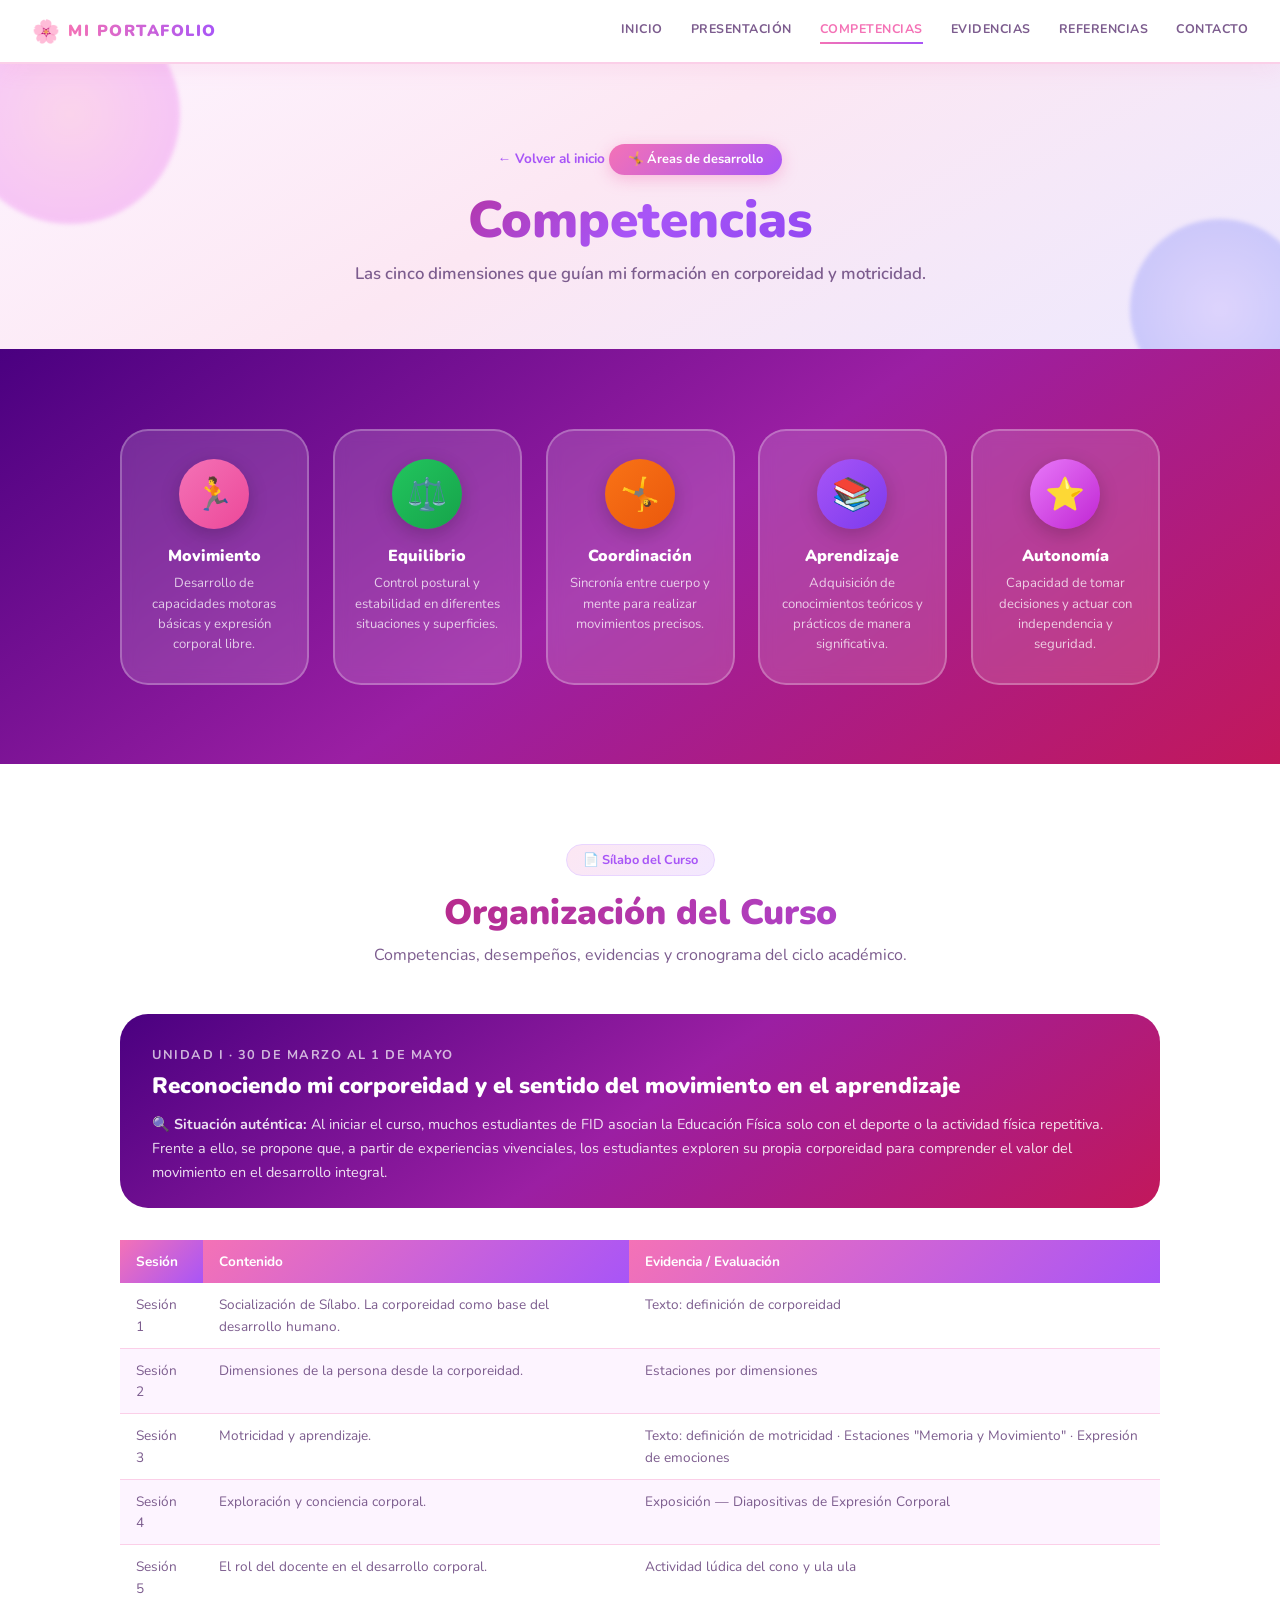
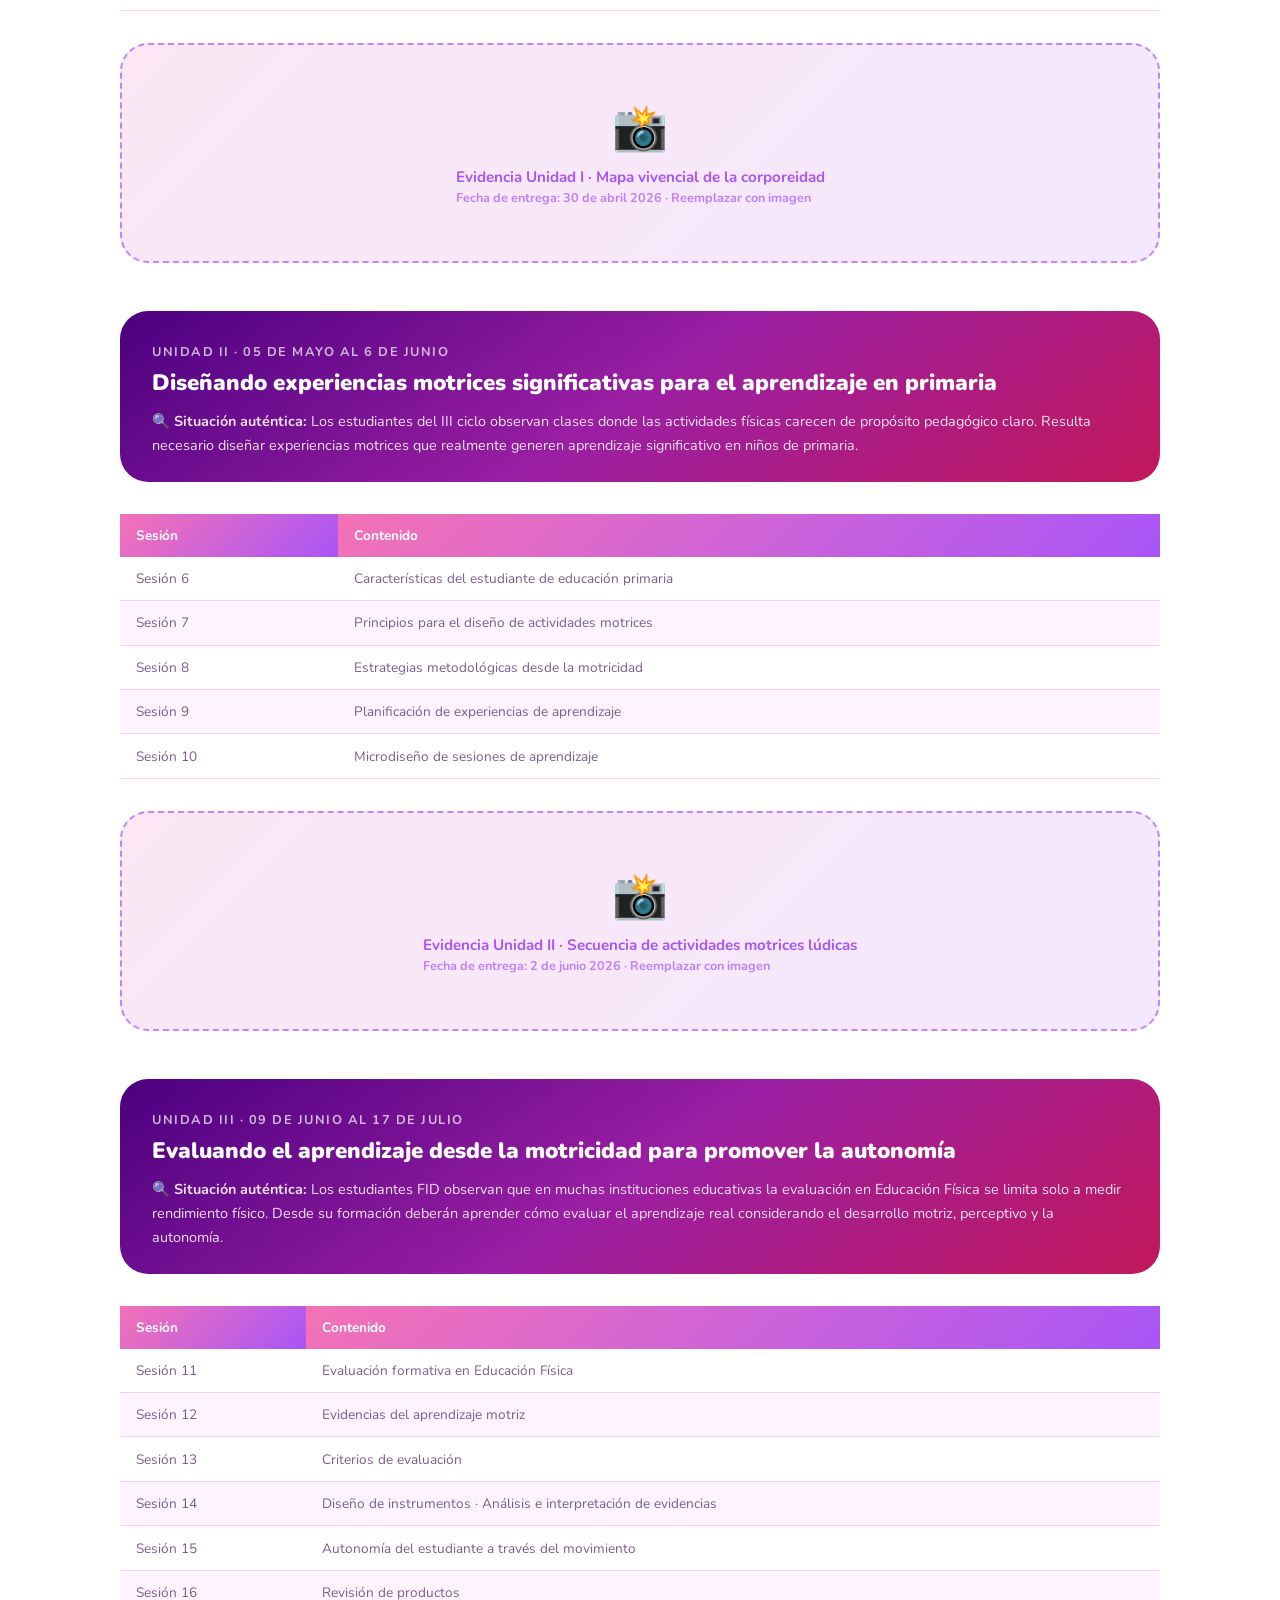
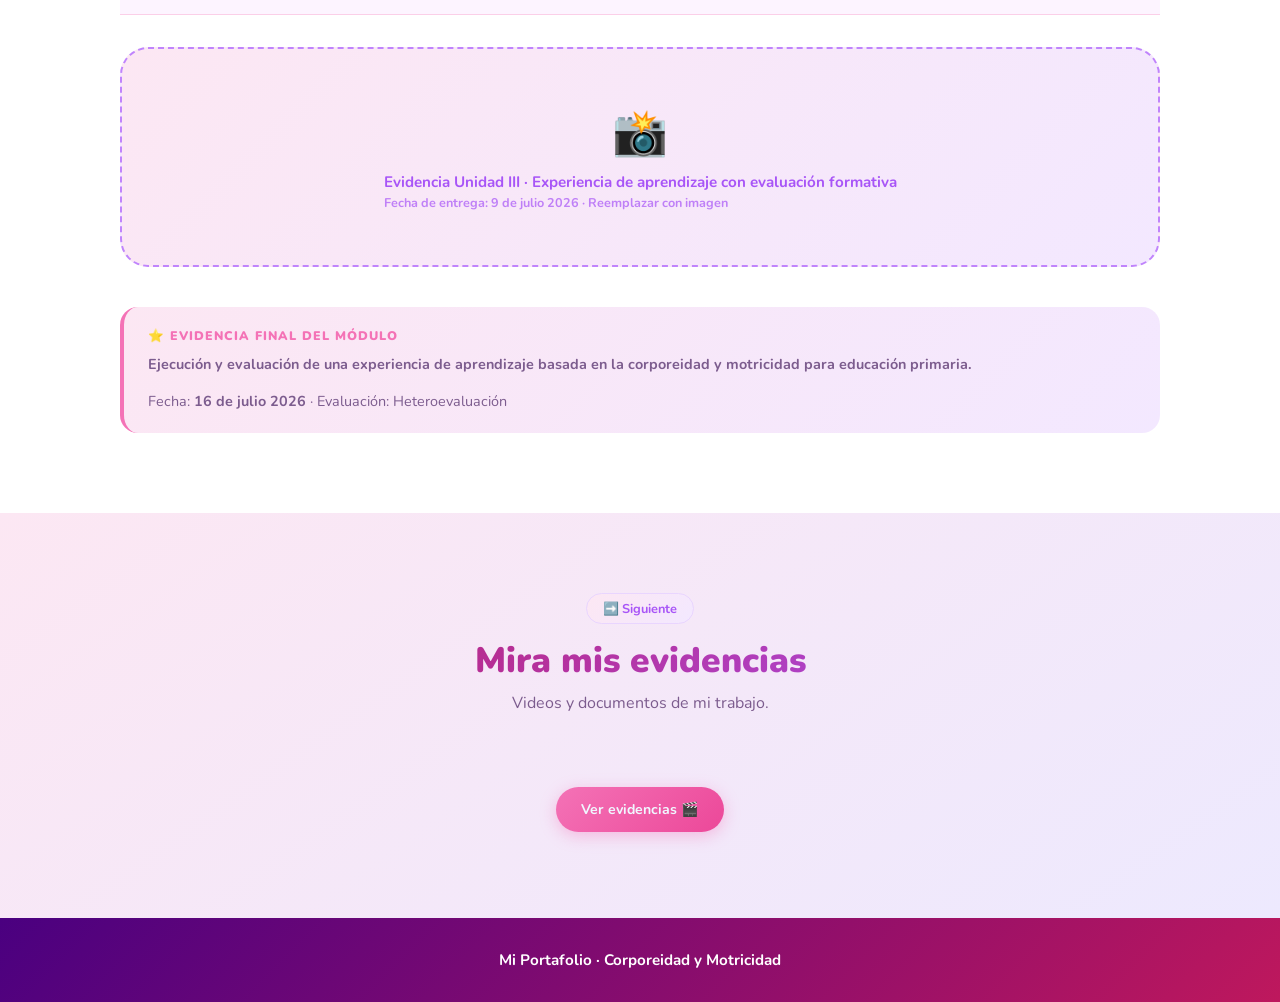
==== commit 319b8041: "Add files via upload" ====
--- a/competencias.html
+++ b/competencias.html
@@ -18,7 +18,8 @@
       <a href="index.html" class="navbar__link">INICIO</a>
       <a href="presentacion.html" class="navbar__link">PRESENTACIÓN</a>
       <a href="competencias.html" class="navbar__link">COMPETENCIAS</a>
-      <a href="evidencias.html" class="navbar__link">EVIDENCIAS</a>
+      <a href="evidencias.html" class="navbar__link">EVIDENCIAS</a>      
+      <a href="Referencias.html" class="navbar__link">REFERENCIAS</a>
       <a href="contacto.html" class="navbar__link">CONTACTO</a>
     </nav>
     <button class="navbar__hamburger" onclick="toggleMenu()" aria-label="Menú">☰</button>
@@ -183,7 +184,6 @@
 
   <footer class="footer">
     <p class="footer__text">Mi Portafolio · Corporeidad y Motricidad</p>
-    <p class="footer__sub">Hecho con 🌸 y dedicación</p>
   </footer>
 
   <button class="scrolltop" id="scrollTop" aria-label="Volver arriba">↑</button>
--- a/style.css
+++ b/style.css
@@ -555,6 +555,7 @@
 .hub-card--2{ background:linear-gradient(145deg,#7c3aed,#4a0080); }
 .hub-card--3{ background:linear-gradient(145deg,#fb7185,#be185d); }
 .hub-card--4{ background:linear-gradient(145deg,#818cf8,#6366f1); }
+.hub-card--5{ background:linear-gradient(145deg,#81f8f6,#63f199); }
 
 .stats{ display:flex; flex-wrap:wrap; justify-content:center; gap:2.5rem; margin-top:2.5rem; }
 .stat{ text-align:center; }
@@ -776,3 +777,803 @@
 .unidad-header__num { font-size: 0.8rem; font-weight: 700; opacity: 0.7; letter-spacing: 1.5px; text-transform: uppercase; margin-bottom: 0.4rem; }
 .unidad-header__title { font-size: 1.4rem; font-weight: 900; margin-bottom: 0.75rem; }
 .unidad-header__situacion { font-size: 0.9rem; opacity: 0.88; line-height: 1.65; }
+/* ══════════════════════════════════════════
+   MI PORTAFOLIO — Corporeidad y Motricidad
+   Estilo: femenino, suave, rosa-morado-pastel
+   ══════════════════════════════════════════ */
+
+:root {
+  --pink:       #f472b6;
+  --pink-soft:  #fce7f3;
+  --pink-mid:   #fbcfe8;
+  --purple:     #a855f7;
+  --purple-soft:#f3e8ff;
+  --purple-mid: #e9d5ff;
+  --rose:       #fb7185;
+  --lavender:   #c084fc;
+  --mauve:      #e879f9;
+  --white:      #ffffff;
+  --text:       #3b1f4a;
+  --text-soft:  #7c5c8e;
+  --radius:     18px;
+  --radius-lg:  28px;
+}
+
+* { margin:0; padding:0; box-sizing:border-box; }
+html { scroll-behavior:smooth; }
+body {
+  font-family: 'Nunito', sans-serif;
+  color: var(--text);
+  background: #fff;
+  overflow-x: hidden;
+}
+
+/* ── NAVBAR ── */
+.navbar {
+  position: fixed; top:0; left:0; right:0; z-index:200;
+  display: flex; align-items: center; justify-content: space-between;
+  padding: 0 2rem; height: 64px;
+  background: rgba(255,255,255,0.92);
+  backdrop-filter: blur(12px);
+  border-bottom: 2px solid var(--pink-mid);
+  box-shadow: 0 4px 24px rgba(244,114,182,0.12);
+}
+.navbar__brand { display:flex; align-items:center; gap:0.5rem; }
+.navbar__logo-icon { font-size:1.4rem; }
+.navbar__title {
+  font-weight:900; font-size:1rem; letter-spacing:1.5px;
+  background: linear-gradient(90deg, var(--pink), var(--purple));
+  -webkit-background-clip: text; -webkit-text-fill-color: transparent; background-clip: text;
+}
+.navbar__links { display:flex; gap:1.75rem; }
+.navbar__link {
+  color: var(--text-soft); text-decoration:none;
+  font-size:0.78rem; font-weight:700; letter-spacing:0.5px;
+  transition: color .2s; padding-bottom:3px;
+  border-bottom: 2px solid transparent;
+}
+.navbar__link:hover, .navbar__link.active {
+  color: var(--pink);
+  border-bottom-color: var(--pink);
+}
+.navbar__hamburger {
+  display:none; background:none; border:none;
+  font-size:1.5rem; color:var(--purple); cursor:pointer;
+}
+.navbar__links.open {
+  display: flex; flex-direction: column;
+  position: fixed; top:64px; left:0; right:0;
+  background: rgba(255,255,255,0.97);
+  padding: 1.5rem 2rem 2rem;
+  border-bottom: 2px solid var(--pink-mid);
+  gap: 1.2rem;
+}
+
+/* ── HERO ── */
+.hero {
+  position: relative; min-height: 100vh;
+  display: flex; align-items: center; justify-content: center;
+  padding: 100px 2rem 4rem;
+  background: linear-gradient(145deg, #fdf4ff 0%, #fce7f3 40%, #ede9fe 100%);
+  overflow: hidden;
+}
+
+/* Burbujas */
+.bubble {
+  position:absolute; border-radius:50%; opacity:0.35;
+  animation: float 8s ease-in-out infinite;
+}
+.b1 { width:280px; height:280px; background:radial-gradient(circle, #f9a8d4, #e879f9); top:-60px; left:-60px; animation-duration:9s; }
+.b2 { width:200px; height:200px; background:radial-gradient(circle, #c4b5fd, #818cf8); bottom:60px; right:-40px; animation-duration:11s; animation-delay:2s; }
+.b3 { width:140px; height:140px; background:radial-gradient(circle, #fbcfe8, #f472b6); top:40%; left:5%; animation-duration:7s; animation-delay:1s; }
+.b4 { width:100px; height:100px; background:radial-gradient(circle, #ddd6fe, #a78bfa); top:20%; right:8%; animation-duration:10s; animation-delay:3s; }
+.b5 { width:180px; height:180px; background:radial-gradient(circle, #fecdd3, #fb7185); bottom:-30px; left:30%; animation-duration:12s; animation-delay:1.5s; }
+@keyframes float {
+  0%,100% { transform: translateY(0) scale(1); }
+  50%      { transform: translateY(-20px) scale(1.04); }
+}
+
+.hero__inner {
+  position:relative; z-index:2;
+  display:flex; flex-direction:column; align-items:center;
+  gap:1.5rem; text-align:center; max-width:900px; width:100%;
+}
+.hero__badge {
+  background: linear-gradient(135deg, var(--pink), var(--purple));
+  color:#fff; font-size:0.85rem; font-weight:700;
+  padding:0.4rem 1.4rem; border-radius:50px;
+  box-shadow: 0 4px 16px rgba(244,114,182,0.4);
+  letter-spacing:0.5px;
+}
+.hero__heading {
+  font-family:'Nunito', sans-serif;
+  font-size:clamp(2.2rem, 5vw, 3.8rem);
+  font-weight:900; line-height:1.1;
+  background: linear-gradient(135deg, #be185d, var(--purple), #7c3aed);
+  -webkit-background-clip:text; -webkit-text-fill-color:transparent; background-clip:text;
+  filter: drop-shadow(0 2px 8px rgba(168,85,247,0.2));
+}
+.hero__sub {
+  font-size:clamp(1rem, 2.5vw, 1.35rem);
+  font-weight:700; color:var(--text-soft); letter-spacing:0.5px;
+}
+
+/* ── BANNER ANIMADO ── */
+.banner {
+  position:relative; width:100%; max-width:860px;
+  height:78px; border-radius:22px; overflow:hidden;
+  background: linear-gradient(135deg, #9b59b6, #e91e8c, #ff69b4, #c471ed, #f64f59);
+  background-size:300% 300%;
+  animation: gradMove 6s ease infinite;
+  box-shadow: 0 8px 32px rgba(168,85,247,0.45), 0 0 0 3px rgba(255,255,255,0.6);
+}
+@keyframes gradMove {
+  0%   { background-position: 0% 50%; }
+  50%  { background-position: 100% 50%; }
+  100% { background-position: 0% 50%; }
+}
+.banner::before {
+  content:''; position:absolute; inset:4px; border-radius:18px;
+  background:rgba(255,255,255,0.12); backdrop-filter:blur(2px); z-index:1;
+}
+.banner__track {
+  position:relative; z-index:3;
+  height:100%; display:flex; align-items:center;
+  overflow:hidden;
+}
+.banner__text {
+  white-space:nowrap;
+  font-size:1.35rem; font-weight:900; letter-spacing:2px;
+  text-transform:uppercase;
+  background: linear-gradient(90deg, #fff, #ffe4f7, #fff, #e8d5ff, #fff);
+  -webkit-background-clip:text; -webkit-text-fill-color:transparent; background-clip:text;
+  animation: scroll 22s linear infinite;
+  display:inline-block; padding-right:60px;
+}
+@keyframes scroll {
+  from { transform: translateX(100vw); }
+  to   { transform: translateX(-100%); }
+}
+
+/* Líneas LED */
+.banner__led {
+  position:absolute; z-index:5;
+  box-shadow: 0 0 8px #fff, 0 0 16px #f9a8d4;
+}
+.banner__led--top    { top:0; left:-30%; width:30%; height:3px; background:linear-gradient(90deg,transparent,#fff,#f9a8d4,transparent); animation:ledT 3.5s linear infinite; }
+.banner__led--right  { top:-30%; right:0; width:3px; height:30%; background:linear-gradient(180deg,transparent,#fff,#c4b5fd,transparent); animation:ledR 3.5s linear 0.875s infinite; }
+.banner__led--bottom { bottom:0; right:-30%; width:30%; height:3px; background:linear-gradient(270deg,transparent,#fff,#f9a8d4,transparent); animation:ledB 3.5s linear 1.75s infinite; }
+.banner__led--left   { bottom:-30%; left:0; width:3px; height:30%; background:linear-gradient(0deg,transparent,#fff,#c4b5fd,transparent); animation:ledL 3.5s linear 2.625s infinite; }
+@keyframes ledT { from{left:-30%}  to{left:100%} }
+@keyframes ledR { from{top:-30%}   to{top:100%} }
+@keyframes ledB { from{right:-30%} to{right:100%} }
+@keyframes ledL { from{bottom:-30%} to{bottom:100%} }
+
+/* ── PILLS ── */
+.hero__pills { display:flex; flex-wrap:wrap; gap:0.75rem; justify-content:center; }
+.pill {
+  padding:0.5rem 1.2rem; border-radius:50px;
+  font-size:0.85rem; font-weight:700;
+  box-shadow: 0 4px 12px rgba(0,0,0,0.08);
+  transition: transform 0.2s;
+}
+.pill:hover { transform: translateY(-3px) scale(1.05); }
+.pill--pink     { background:#fce7f3; color:#be185d; border:2px solid #fbcfe8; }
+.pill--purple   { background:#f3e8ff; color:#7c3aed; border:2px solid #e9d5ff; }
+.pill--rose     { background:#fff1f2; color:#be123c; border:2px solid #fecdd3; }
+.pill--lavender { background:#ede9fe; color:#6d28d9; border:2px solid #ddd6fe; }
+.pill--mauve    { background:#fdf4ff; color:#86198f; border:2px solid #f5d0fe; }
+
+/* ── SECTIONS ── */
+.section { padding:5rem 2rem; }
+.section--grad {
+  background: linear-gradient(145deg, #4a0080 0%, #9b1fa3 50%, #c2185b 100%);
+}
+.section--contact {
+  background: linear-gradient(145deg, #fce7f3 0%, #ede9fe 100%);
+}
+.container { max-width:1040px; margin:0 auto; }
+.container--center { text-align:center; }
+
+.section__head { text-align:center; margin-bottom:3rem; }
+.section__tag {
+  display:inline-block;
+  background: linear-gradient(135deg, var(--pink-soft), var(--purple-soft));
+  color:var(--purple); font-size:0.8rem; font-weight:700;
+  padding:0.35rem 1rem; border-radius:50px; margin-bottom:0.75rem;
+  border:1.5px solid var(--purple-mid);
+}
+.section__tag--light {
+  background:rgba(255,255,255,0.2); color:#fff;
+  border-color:rgba(255,255,255,0.3);
+}
+.section__title {
+  font-size:clamp(1.6rem,3vw,2.2rem); font-weight:900;
+  background:linear-gradient(135deg, #be185d, var(--purple));
+  -webkit-background-clip:text; -webkit-text-fill-color:transparent; background-clip:text;
+  margin-bottom:0.5rem;
+}
+.section__title--light { background:none; -webkit-text-fill-color:#fff; color:#fff; }
+.section__desc { color:var(--text-soft); font-size:1rem; }
+.section__desc--light { color:rgba(255,255,255,0.8); }
+
+/* ── CARDS ── */
+.cards { display:grid; grid-template-columns:repeat(auto-fit,minmax(260px,1fr)); gap:1.5rem; }
+.card {
+  border-radius:var(--radius-lg); padding:2rem 1.75rem;
+  transition:transform .25s, box-shadow .25s;
+  border:2px solid transparent;
+}
+.card:hover { transform:translateY(-6px); box-shadow:0 20px 48px rgba(168,85,247,0.15); }
+.card--pink   { background:linear-gradient(145deg,#fff,var(--pink-soft)); border-color:var(--pink-mid); }
+.card--purple { background:linear-gradient(145deg,#fff,var(--purple-soft)); border-color:var(--purple-mid); }
+.card--rose   { background:linear-gradient(145deg,#fff,#fff1f2); border-color:#fecdd3; }
+.card__emoji  { font-size:2.8rem; margin-bottom:0.75rem; }
+.card__title  { font-size:1.1rem; font-weight:900; color:var(--text); margin-bottom:0.5rem; }
+.card__text   { color:var(--text-soft); font-size:0.9rem; line-height:1.65; }
+
+/* ── COMPETENCIAS ── */
+.comp-grid {
+  display:grid; grid-template-columns:repeat(auto-fit,minmax(160px,1fr));
+  gap:1.5rem;
+}
+.comp-card {
+  background:rgba(255,255,255,0.15); border:2px solid rgba(255,255,255,0.25);
+  border-radius:var(--radius-lg); padding:1.75rem 1rem; text-align:center;
+  backdrop-filter:blur(8px);
+  transition:transform .25s, background .25s;
+}
+.comp-card:hover { transform:translateY(-5px); background:rgba(255,255,255,0.25); }
+.comp-card__circle {
+  width:70px; height:70px; border-radius:50%;
+  display:flex; align-items:center; justify-content:center;
+  font-size:2rem; margin:0 auto 1rem;
+  box-shadow:0 6px 20px rgba(0,0,0,0.2);
+}
+.comp-card__circle--1 { background:linear-gradient(135deg,#f472b6,#ec4899); }
+.comp-card__circle--2 { background:linear-gradient(135deg,#22c55e,#16a34a); }
+.comp-card__circle--3 { background:linear-gradient(135deg,#f97316,#ea580c); }
+.comp-card__circle--4 { background:linear-gradient(135deg,#a855f7,#7c3aed); }
+.comp-card__circle--5 { background:linear-gradient(135deg,#e879f9,#c026d3); }
+.comp-card__name { color:#fff; font-weight:900; font-size:1rem; margin-bottom:0.4rem; }
+.comp-card__desc { color:rgba(255,255,255,0.75); font-size:0.82rem; line-height:1.55; }
+
+/* ── EVIDENCIAS ── */
+.ev-grid { display:flex; flex-direction:column; gap:1.5rem; }
+.ev-card {
+  display:flex; gap:1.5rem; align-items:center;
+  background:#fff; border-radius:var(--radius-lg); padding:1.5rem;
+  border:2px solid var(--pink-mid);
+  box-shadow:0 8px 32px rgba(244,114,182,0.1);
+  transition:transform .25s, box-shadow .25s;
+}
+.ev-card:hover { transform:translateY(-4px); box-shadow:0 16px 48px rgba(168,85,247,0.15); }
+.ev-card__thumb {
+  flex-shrink:0; width:120px; height:90px; border-radius:14px;
+  display:flex; align-items:center; justify-content:center;
+}
+.ev-card__thumb--video { background:linear-gradient(135deg,#f472b6,#a855f7); }
+.ev-card__thumb--doc   { background:linear-gradient(135deg,#818cf8,#c084fc); }
+.ev-card__play  { font-size:2.5rem; }
+.ev-card__tag {
+  display:inline-block; font-size:0.7rem; font-weight:700; letter-spacing:1px;
+  background:var(--pink-soft); color:#be185d;
+  padding:0.25rem 0.75rem; border-radius:50px;
+  margin-bottom:0.4rem;
+}
+.ev-card__tag--purple { background:var(--purple-soft); color:#7c3aed; }
+.ev-card__title { font-size:1.05rem; font-weight:900; color:var(--text); margin-bottom:0.3rem; }
+.ev-card__desc  { color:var(--text-soft); font-size:0.875rem; margin-bottom:0.75rem; }
+
+/* ── BOTONES ── */
+.btn {
+  display:inline-flex; align-items:center; gap:0.5rem;
+  padding:0.6rem 1.4rem; border-radius:50px;
+  font-size:0.88rem; font-weight:700; text-decoration:none;
+  transition:all .2s; cursor:pointer;
+}
+.btn--pink   { background:linear-gradient(135deg,var(--pink),#ec4899); color:#fff; box-shadow:0 4px 16px rgba(244,114,182,0.4); }
+.btn--pink:hover   { transform:translateY(-2px); box-shadow:0 8px 24px rgba(244,114,182,0.5); }
+.btn--purple { background:linear-gradient(135deg,var(--purple),#7c3aed); color:#fff; box-shadow:0 4px 16px rgba(168,85,247,0.4); }
+.btn--purple:hover { transform:translateY(-2px); box-shadow:0 8px 24px rgba(168,85,247,0.5); }
+.btn--whatsapp {
+  background:#25d366; color:#fff;
+  font-size:1rem; padding:0.85rem 2.2rem;
+  box-shadow:0 6px 24px rgba(37,211,102,0.35);
+}
+.btn--whatsapp:hover { background:#1ebe5d; transform:translateY(-3px); box-shadow:0 12px 32px rgba(37,211,102,0.45); }
+
+/* ── FOOTER ── */
+.footer {
+  background:linear-gradient(135deg,#4a0080,#be185d);
+  text-align:center; padding:2rem;
+}
+.footer__text { color:#fff; font-weight:700; font-size:0.95rem; }
+.footer__sub  { color:rgba(255,255,255,0.6); font-size:0.8rem; margin-top:0.3rem; }
+
+/* ── RESPONSIVE ── */
+@media(max-width:768px){
+  .navbar__links:not(.open) { display:none; }
+  .navbar__hamburger { display:block; }
+  .ev-card { flex-direction:column; text-align:center; }
+  .ev-card__thumb { width:100%; height:110px; }
+  .banner { height:68px; }
+  .banner__text { font-size:1rem; }
+  .comp-grid { grid-template-columns:repeat(2,1fr); }
+}
+@media(max-width:480px){
+  .comp-grid { grid-template-columns:1fr; }
+}
+@media(prefers-reduced-motion:reduce){
+  .banner__text, .banner__led, .bubble { animation:none; }
+}
+
+
+/* ══════════════════════════════════════
+   BANNER IMAGEN CON EFECTO CUADRITOS
+   ══════════════════════════════════════ */
+
+.img-banner {
+  position: relative;
+  width: 100%;
+  height: 520px;
+  margin-top: 64px; /* altura navbar */
+  overflow: hidden;
+}
+
+/* La imagen de fondo */
+.img-banner__bg {
+  position: absolute;
+  inset: 0;
+  background-size: cover;
+  background-position: center top;
+  background-repeat: no-repeat;
+  z-index: 0;
+}
+
+/* Contenedor de los cuadritos */
+.img-banner__tiles {
+  position: absolute;
+  inset: 0;
+  z-index: 2;
+  display: grid;
+  grid-template-columns: repeat(20, 1fr);
+  grid-template-rows: repeat(8, 1fr);
+}
+
+/* Cada cuadrito */
+.tile {
+  background: linear-gradient(135deg, #f3e8ff, #fce7f3, #ede9fe);
+  opacity: 1;
+  animation: tileReveal 0.4s ease forwards;
+}
+
+@keyframes tileReveal {
+  0%   { opacity: 1; transform: scale(1); }
+  60%  { opacity: 0.3; transform: scale(0.85); border-radius: 6px; }
+  100% { opacity: 0; transform: scale(0); }
+}
+
+/* Banner de texto scrolling abajo de la imagen */
+.img-banner__overlay-text {
+  position: absolute;
+  bottom: 0;
+  left: 0; right: 0;
+  z-index: 3;
+  overflow: hidden;
+  height: 68px;
+  background: linear-gradient(135deg, #9b59b6, #e91e8c, #ff69b4, #c471ed, #f64f59);
+  background-size: 300% 300%;
+  animation: gradMove 6s ease infinite;
+  box-shadow: 0 -4px 24px rgba(168,85,247,0.35);
+}
+
+/* Líneas LED en el banner de texto */
+.img-banner__overlay-text::before {
+  content: '';
+  position: absolute;
+  top: 0; left: 0; right: 0;
+  height: 3px;
+  background: linear-gradient(90deg, transparent, #fff, #f9a8d4, #c4b5fd, transparent);
+  animation: ledShine 2s linear infinite;
+}
+@keyframes ledShine {
+  from { transform: translateX(-100%); }
+  to   { transform: translateX(100%); }
+}
+
+.banner-scroll-wrap {
+  height: 100%;
+  display: flex;
+  align-items: center;
+  overflow: hidden;
+}
+
+.banner-scroll {
+  white-space: nowrap;
+  font-family: 'Nunito', sans-serif;
+  font-size: 1.3rem;
+  font-weight: 900;
+  letter-spacing: 2px;
+  text-transform: uppercase;
+  background: linear-gradient(90deg, #fff, #ffe4f7, #fff, #e8d5ff, #fff);
+  -webkit-background-clip: text;
+  -webkit-text-fill-color: transparent;
+  background-clip: text;
+  animation: scroll 22s linear infinite;
+  display: inline-block;
+  padding-right: 80px;
+}
+
+@keyframes gradMove {
+  0%   { background-position: 0% 50%; }
+  50%  { background-position: 100% 50%; }
+  100% { background-position: 0% 50%; }
+}
+
+@media (max-width: 768px) {
+  .img-banner { height: 320px; }
+  .img-banner__tiles {
+    grid-template-columns: repeat(10, 1fr);
+    grid-template-rows: repeat(6, 1fr);
+  }
+  .banner-scroll { font-size: 0.95rem; }
+  .img-banner__overlay-text { height: 56px; }
+}
+
+
+/* ══════════════════════════════════════════
+   MEJORAS — Multi-página, más "wow"
+   ══════════════════════════════════════════ */
+
+.navbar { transition: box-shadow .3s, padding .3s; }
+.navbar--scrolled { box-shadow: 0 8px 32px rgba(168,85,247,0.22); }
+
+.navbar__link { position:relative; }
+.navbar__link::after{
+  content:''; position:absolute; left:0; bottom:-4px; height:2px; width:0;
+  background:linear-gradient(90deg,var(--pink),var(--purple));
+  transition:width .25s ease;
+}
+.navbar__link:hover::after, .navbar__link.active::after{ width:100%; }
+.navbar__link.active{ border-bottom-color:transparent; }
+
+.navbar__logo-icon{ display:inline-block; animation: wiggle 4s ease-in-out infinite; }
+@keyframes wiggle{
+  0%,100%{ transform:rotate(0deg); }
+  10%{ transform:rotate(-12deg); }
+  20%{ transform:rotate(10deg); }
+  30%{ transform:rotate(0deg); }
+}
+
+.reveal{ opacity:0; transform:translateY(36px); transition:opacity .7s ease, transform .7s ease; }
+.reveal--in{ opacity:1; transform:translateY(0); }
+.reveal--scale{ transform:translateY(0) scale(0.85); }
+.reveal--scale.reveal--in{ transform:scale(1); }
+.reveal--left{ transform:translateX(-40px); }
+.reveal--left.reveal--in{ transform:translateX(0); }
+.reveal--right{ transform:translateX(40px); }
+.reveal--right.reveal--in{ transform:translateX(0); }
+
+.cards .card:nth-child(1){ transition-delay:.05s; }
+.cards .card:nth-child(2){ transition-delay:.18s; }
+.cards .card:nth-child(3){ transition-delay:.31s; }
+.comp-grid .comp-card:nth-child(1){ transition-delay:.03s; }
+.comp-grid .comp-card:nth-child(2){ transition-delay:.10s; }
+.comp-grid .comp-card:nth-child(3){ transition-delay:.17s; }
+.comp-grid .comp-card:nth-child(4){ transition-delay:.24s; }
+.comp-grid .comp-card:nth-child(5){ transition-delay:.31s; }
+
+.card, .comp-card, .ev-card{ will-change:transform; }
+.card:hover{ box-shadow:0 24px 56px rgba(168,85,247,0.22); }
+.card__emoji{ display:inline-block; transition:transform .35s; }
+.card:hover .card__emoji{ transform:scale(1.25) rotate(-8deg); }
+.comp-card__circle{ transition:transform .35s; }
+.comp-card:hover .comp-card__circle{ transform:scale(1.15) rotate(8deg); }
+
+.page-hero{
+  position:relative; margin-top:64px; padding:5rem 2rem 4rem;
+  text-align:center; overflow:hidden;
+  background: linear-gradient(150deg,#fdf4ff 0%, #fce7f3 45%, #ede9fe 100%);
+}
+.page-hero::before, .page-hero::after{
+  content:''; position:absolute; border-radius:50%; opacity:.4; filter:blur(2px);
+  animation: float 9s ease-in-out infinite;
+}
+.page-hero::before{ width:220px; height:220px; background:radial-gradient(circle,#f9a8d4,#e879f9); top:-60px; left:-40px; }
+.page-hero::after{ width:180px; height:180px; background:radial-gradient(circle,#c4b5fd,#818cf8); bottom:-50px; right:-30px; animation-delay:2s; }
+.page-hero__inner{ position:relative; z-index:2; max-width:760px; margin:0 auto; }
+.page-hero__badge{
+  display:inline-block; background:linear-gradient(135deg,var(--pink),var(--purple));
+  color:#fff; font-size:.8rem; font-weight:700; padding:.4rem 1.2rem;
+  border-radius:50px; margin-bottom:1rem; box-shadow:0 4px 16px rgba(244,114,182,.4);
+  animation: popIn .6s ease;
+}
+.page-hero__title{
+  font-size:clamp(1.9rem,4.5vw,3.2rem); font-weight:900; line-height:1.15;
+  background:linear-gradient(135deg,#be185d,var(--purple),#7c3aed);
+  -webkit-background-clip:text; -webkit-text-fill-color:transparent; background-clip:text;
+  margin-bottom:.75rem; animation: popIn .7s ease;
+}
+.page-hero__desc{ color:var(--text-soft); font-size:1.05rem; font-weight:600; animation: popIn .8s ease; }
+@keyframes popIn{
+  from{ opacity:0; transform:translateY(14px) scale(.97); }
+  to{ opacity:1; transform:translateY(0) scale(1); }
+}
+
+.back-link{
+  display:inline-flex; align-items:center; gap:.4rem;
+  color:var(--purple); font-weight:700; font-size:.85rem; text-decoration:none;
+  margin-bottom:1.25rem; transition:transform .2s;
+}
+.back-link:hover{ transform:translateX(-4px); }
+
+.hub-grid{
+  display:grid; grid-template-columns:repeat(auto-fit,minmax(230px,1fr));
+  gap:1.5rem; margin-top:1rem;
+}
+.hub-card{
+  position:relative; display:block; text-decoration:none; overflow:hidden;
+  border-radius:var(--radius-lg); padding:2rem 1.5rem; color:#fff;
+  box-shadow:0 12px 32px rgba(0,0,0,.15);
+  transition:transform .35s cubic-bezier(.2,.9,.3,1.3), box-shadow .35s;
+}
+.hub-card:hover{ transform:translateY(-8px) scale(1.02); box-shadow:0 24px 48px rgba(0,0,0,.22); }
+.hub-card::before{
+  content:''; position:absolute; inset:0; opacity:0; background:rgba(255,255,255,.14);
+  transition:opacity .3s;
+}
+.hub-card:hover::before{ opacity:1; }
+.hub-card__icon{ font-size:2.4rem; display:block; margin-bottom:.75rem; transition:transform .35s; }
+.hub-card:hover .hub-card__icon{ transform:scale(1.2) rotate(-6deg); }
+.hub-card__title{ font-size:1.15rem; font-weight:900; margin-bottom:.4rem; }
+.hub-card__desc{ font-size:.85rem; opacity:.92; line-height:1.5; }
+.hub-card__arrow{ position:absolute; right:1.4rem; bottom:1.4rem; font-size:1.3rem; transition:transform .3s; }
+.hub-card:hover .hub-card__arrow{ transform:translateX(6px); }
+.hub-card--1{ background:linear-gradient(145deg,#f472b6,#a855f7); }
+.hub-card--2{ background:linear-gradient(145deg,#7c3aed,#4a0080); }
+.hub-card--3{ background:linear-gradient(145deg,#fb7185,#be185d); }
+.hub-card--4{ background:linear-gradient(145deg,#818cf8,#6366f1); }
+
+.stats{ display:flex; flex-wrap:wrap; justify-content:center; gap:2.5rem; margin-top:2.5rem; }
+.stat{ text-align:center; }
+.stat__num{
+  font-size:2.4rem; font-weight:900;
+  background:linear-gradient(135deg,#be185d,var(--purple));
+  -webkit-background-clip:text; -webkit-text-fill-color:transparent; background-clip:text;
+}
+.stat__label{ font-size:.8rem; font-weight:700; color:var(--text-soft); letter-spacing:.5px; text-transform:uppercase; }
+
+.scrolltop{
+  position:fixed; bottom:1.5rem; right:1.5rem; z-index:150;
+  width:46px; height:46px; border-radius:50%; border:none; cursor:pointer;
+  background:linear-gradient(135deg,var(--pink),var(--purple)); color:#fff; font-size:1.2rem;
+  box-shadow:0 8px 24px rgba(168,85,247,.4);
+  display:flex; align-items:center; justify-content:center;
+  opacity:0; pointer-events:none; transform:translateY(12px);
+  transition:opacity .3s, transform .3s;
+}
+.scrolltop--show{ opacity:1; pointer-events:auto; transform:translateY(0); }
+.scrolltop:hover{ transform:translateY(-4px) scale(1.06); }
+
+.btn{ position:relative; overflow:hidden; }
+.btn::before{
+  content:''; position:absolute; top:0; left:-60%; width:40%; height:100%;
+  background:linear-gradient(120deg, transparent, rgba(255,255,255,.55), transparent);
+  transform:skewX(-20deg);
+}
+.btn:hover::before{ animation: shine .9s ease; }
+@keyframes shine{ from{ left:-60%; } to{ left:130%; } }
+
+@media(prefers-reduced-motion:reduce){
+  .reveal{ opacity:1; transform:none; transition:none; }
+  .navbar__logo-icon, .page-hero::before, .page-hero::after{ animation:none; }
+}
+
+/* ══════════════════════════════════════════
+   NUEVAS SECCIONES — Contenido del portafolio
+   ══════════════════════════════════════════ */
+
+/* ── ESPACIO DE IMAGEN ── */
+.img-placeholder {
+  width: 100%;
+  min-height: 220px;
+  border-radius: var(--radius-lg);
+  background: linear-gradient(135deg, var(--pink-soft), var(--purple-soft));
+  border: 2.5px dashed var(--lavender);
+  display: flex;
+  flex-direction: column;
+  align-items: center;
+  justify-content: center;
+  gap: 0.5rem;
+  color: var(--purple);
+  font-weight: 700;
+  font-size: 0.95rem;
+  margin: 1.25rem 0;
+  transition: background 0.2s;
+}
+.img-placeholder__icon { font-size: 2.8rem; }
+.img-placeholder--sm { min-height: 150px; font-size: 0.85rem; }
+.img-placeholder--lg { min-height: 320px; }
+
+/* ── AUTORRETRATO ── */
+.autorretrato {
+  display: grid;
+  grid-template-columns: 180px 1fr;
+  gap: 2rem;
+  align-items: start;
+}
+.autorretrato__photo {
+  width: 100%;
+  max-width: 180px;
+  aspect-ratio: 3/4;
+  border-radius: var(--radius-lg);
+  background: linear-gradient(135deg, var(--pink-soft), var(--purple-soft));
+  border: 2.5px dashed var(--lavender);
+  display: flex;
+  flex-direction: column;
+  align-items: center;
+  justify-content: center;
+  gap: 0.5rem;
+  color: var(--purple);
+  font-weight: 700;
+  font-size: 0.95rem;
+  overflow: hidden;
+}
+.autorretrato__img {
+  width: 100%;
+  height: 100%;
+  object-fit: cover;
+  object-position: center top;
+  border-radius: var(--radius-lg);
+  display: block;
+}
+.autorretrato__text p {
+  color: var(--text-soft);
+  line-height: 1.75;
+  margin-bottom: 1rem;
+  font-size: 0.97rem;
+}
+@media(max-width:700px){
+  .autorretrato { grid-template-columns: 1fr; }
+  .autorretrato__photo { aspect-ratio: 4/3; }
+}
+
+/* ── PRINCIPIOS / VALORES GRID ── */
+.prin-grid {
+  display: grid;
+  grid-template-columns: repeat(auto-fit, minmax(260px, 1fr));
+  gap: 1.25rem;
+}
+.prin-card {
+  background: #fff;
+  border-radius: var(--radius);
+  padding: 1.5rem 1.4rem;
+  border-left: 4px solid var(--pink);
+  box-shadow: 0 4px 18px rgba(168,85,247,0.08);
+  transition: transform 0.25s, box-shadow 0.25s;
+}
+.prin-card:hover { transform: translateY(-4px); box-shadow: 0 12px 32px rgba(168,85,247,0.15); }
+.prin-card--purple { border-left-color: var(--purple); }
+.prin-card--rose   { border-left-color: var(--rose); }
+.prin-card--lav    { border-left-color: var(--lavender); }
+.prin-card__title { font-size: 1rem; font-weight: 900; color: var(--text); margin-bottom: 0.45rem; display: flex; align-items: center; gap: 0.5rem; }
+.prin-card__text  { color: var(--text-soft); font-size: 0.875rem; line-height: 1.65; }
+
+/* ── SILABO TABLE ── */
+.silabo-wrap { overflow-x: auto; }
+.silabo-table { width: 100%; border-collapse: collapse; font-size: 0.85rem; }
+.silabo-table th {
+  background: linear-gradient(135deg, var(--pink), var(--purple));
+  color: #fff; font-weight: 700;
+  padding: 0.75rem 1rem; text-align: left;
+}
+.silabo-table td { padding: 0.7rem 1rem; border-bottom: 1px solid var(--pink-mid); vertical-align: top; color: var(--text-soft); line-height: 1.55; }
+.silabo-table tr:nth-child(even) td { background: #fdf4ff; }
+.silabo-table tr:hover td { background: var(--pink-soft); }
+
+/* ── SESIONES ── */
+.sesion-block {
+  background: #fff;
+  border-radius: var(--radius-lg);
+  border: 2px solid var(--pink-mid);
+  box-shadow: 0 8px 28px rgba(168,85,247,0.07);
+  margin-bottom: 2.5rem;
+  overflow: hidden;
+}
+.sesion-block__header {
+  background: linear-gradient(135deg, var(--pink), var(--purple));
+  color: #fff;
+  padding: 1.25rem 1.75rem;
+  display: flex;
+  align-items: center;
+  gap: 0.75rem;
+}
+.sesion-block__num {
+  background: rgba(255,255,255,0.22);
+  padding: 0.25rem 0.8rem;
+  border-radius: 50px;
+  font-size: 0.8rem;
+  font-weight: 700;
+}
+.sesion-block__title { font-size: 1.1rem; font-weight: 900; }
+.sesion-block__body { padding: 1.75rem; }
+.sesion-block__body p { color: var(--text-soft); line-height: 1.75; margin-bottom: 1rem; font-size: 0.95rem; }
+.sesion-block__body p:last-child { margin-bottom: 0; }
+
+.reflexion-box {
+  background: linear-gradient(135deg, var(--pink-soft), var(--purple-soft));
+  border-radius: var(--radius);
+  border-left: 4px solid var(--pink);
+  padding: 1.25rem 1.5rem;
+  margin-top: 1.25rem;
+}
+.reflexion-box__label { font-size: 0.78rem; font-weight: 900; color: var(--pink); letter-spacing: 1px; text-transform: uppercase; margin-bottom: 0.5rem; }
+.reflexion-box p { color: var(--text-soft); line-height: 1.7; font-size: 0.9rem; margin-bottom: 0.75rem; }
+.reflexion-box p:last-child { margin-bottom: 0; }
+
+/* ── DIMENSIONES ── */
+.dim-grid {
+  display: grid;
+  grid-template-columns: repeat(auto-fit, minmax(220px, 1fr));
+  gap: 1.25rem;
+}
+.dim-card {
+  border-radius: var(--radius);
+  padding: 1.4rem;
+  display: flex;
+  flex-direction: column;
+  gap: 0.75rem;
+}
+.dim-card--bio  { background: linear-gradient(145deg, #f0fdf4, #dcfce7); border: 2px solid #bbf7d0; }
+.dim-card--cog  { background: linear-gradient(145deg, #eff6ff, #dbeafe); border: 2px solid #bfdbfe; }
+.dim-card--afe  { background: linear-gradient(145deg, #fdf4ff, #f3e8ff); border: 2px solid #e9d5ff; }
+.dim-card--soc  { background: linear-gradient(145deg, #fff7ed, #fed7aa); border: 2px solid #fdba74; }
+.dim-card__icon { font-size: 2rem; }
+.dim-card__name { font-size: 1rem; font-weight: 900; color: var(--text); }
+.dim-card__tags { display: flex; flex-wrap: wrap; gap: 0.4rem; }
+.dim-tag {
+  font-size: 0.75rem; font-weight: 700;
+  padding: 0.2rem 0.65rem;
+  border-radius: 50px;
+  background: rgba(255,255,255,0.7);
+  color: var(--text-soft);
+}
+
+/* ── BIBLIO ── */
+.biblio-list { list-style: none; display: flex; flex-direction: column; gap: 0.85rem; }
+.biblio-list li {
+  padding: 0.85rem 1.25rem;
+  background: #fff;
+  border-radius: var(--radius);
+  border-left: 3px solid var(--purple);
+  color: var(--text-soft);
+  font-size: 0.875rem;
+  line-height: 1.6;
+  box-shadow: 0 2px 8px rgba(168,85,247,0.07);
+}
+.biblio-list li a { color: var(--purple); text-decoration: underline; word-break: break-all; }
+
+/* ── UNIDAD HEADER ── */
+.unidad-header {
+  background: linear-gradient(145deg, #4a0080 0%, #9b1fa3 50%, #c2185b 100%);
+  color: #fff;
+  border-radius: var(--radius-lg);
+  padding: 2rem 2rem 1.5rem;
+  margin-bottom: 2rem;
+}
+.unidad-header__num { font-size: 0.8rem; font-weight: 700; opacity: 0.7; letter-spacing: 1.5px; text-transform: uppercase; margin-bottom: 0.4rem; }
+.unidad-header__title { font-size: 1.4rem; font-weight: 900; margin-bottom: 0.75rem; }
+.unidad-header__situacion { font-size: 0.9rem; opacity: 0.88; line-height: 1.65; }
+.btn { 
+    display: inline-block;
+    background-color: rgb(132,82,50,255);
+    color: aliceblue;
+    text-decoration: none;
+    padding: 13px 25px;
+    margin-top: 25px;
+    border-radius: 70px;
+}
+.btn:hover { 
+    background-color: rgb(132,90,50,255);
+}
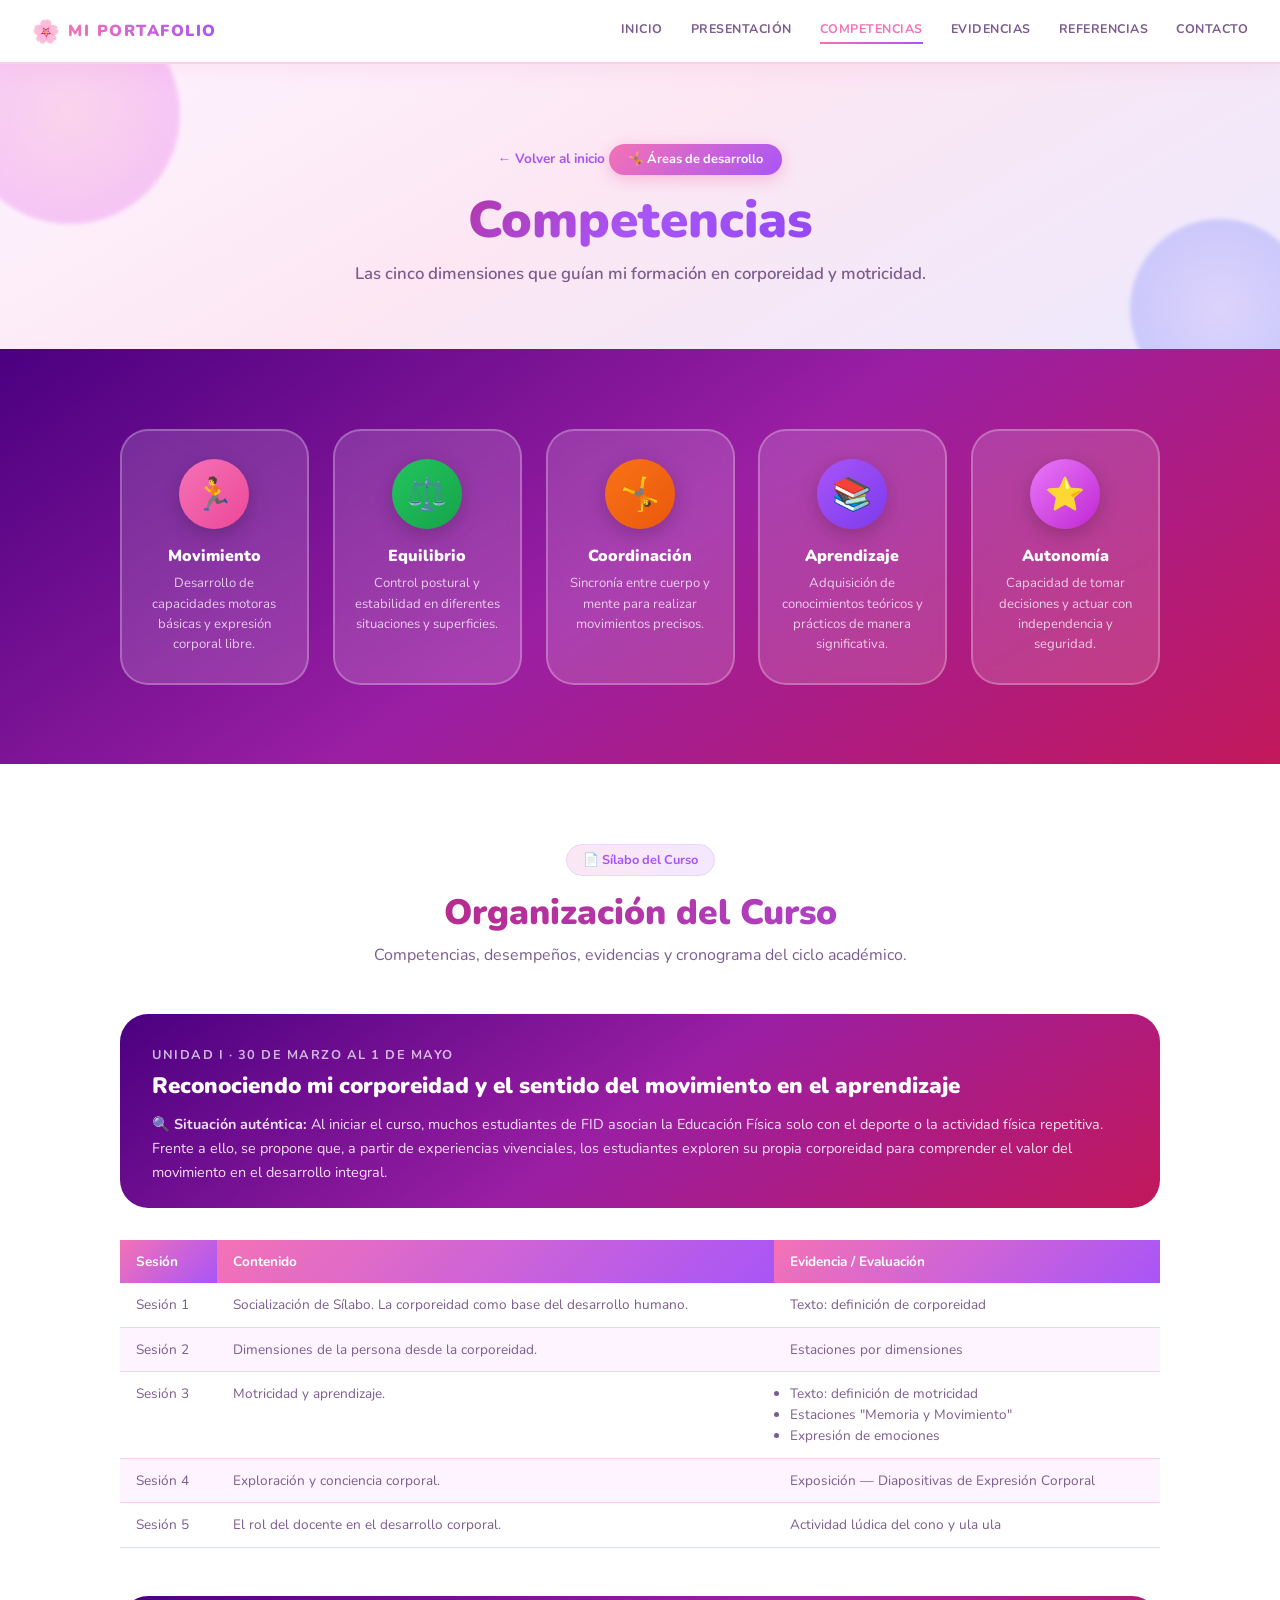
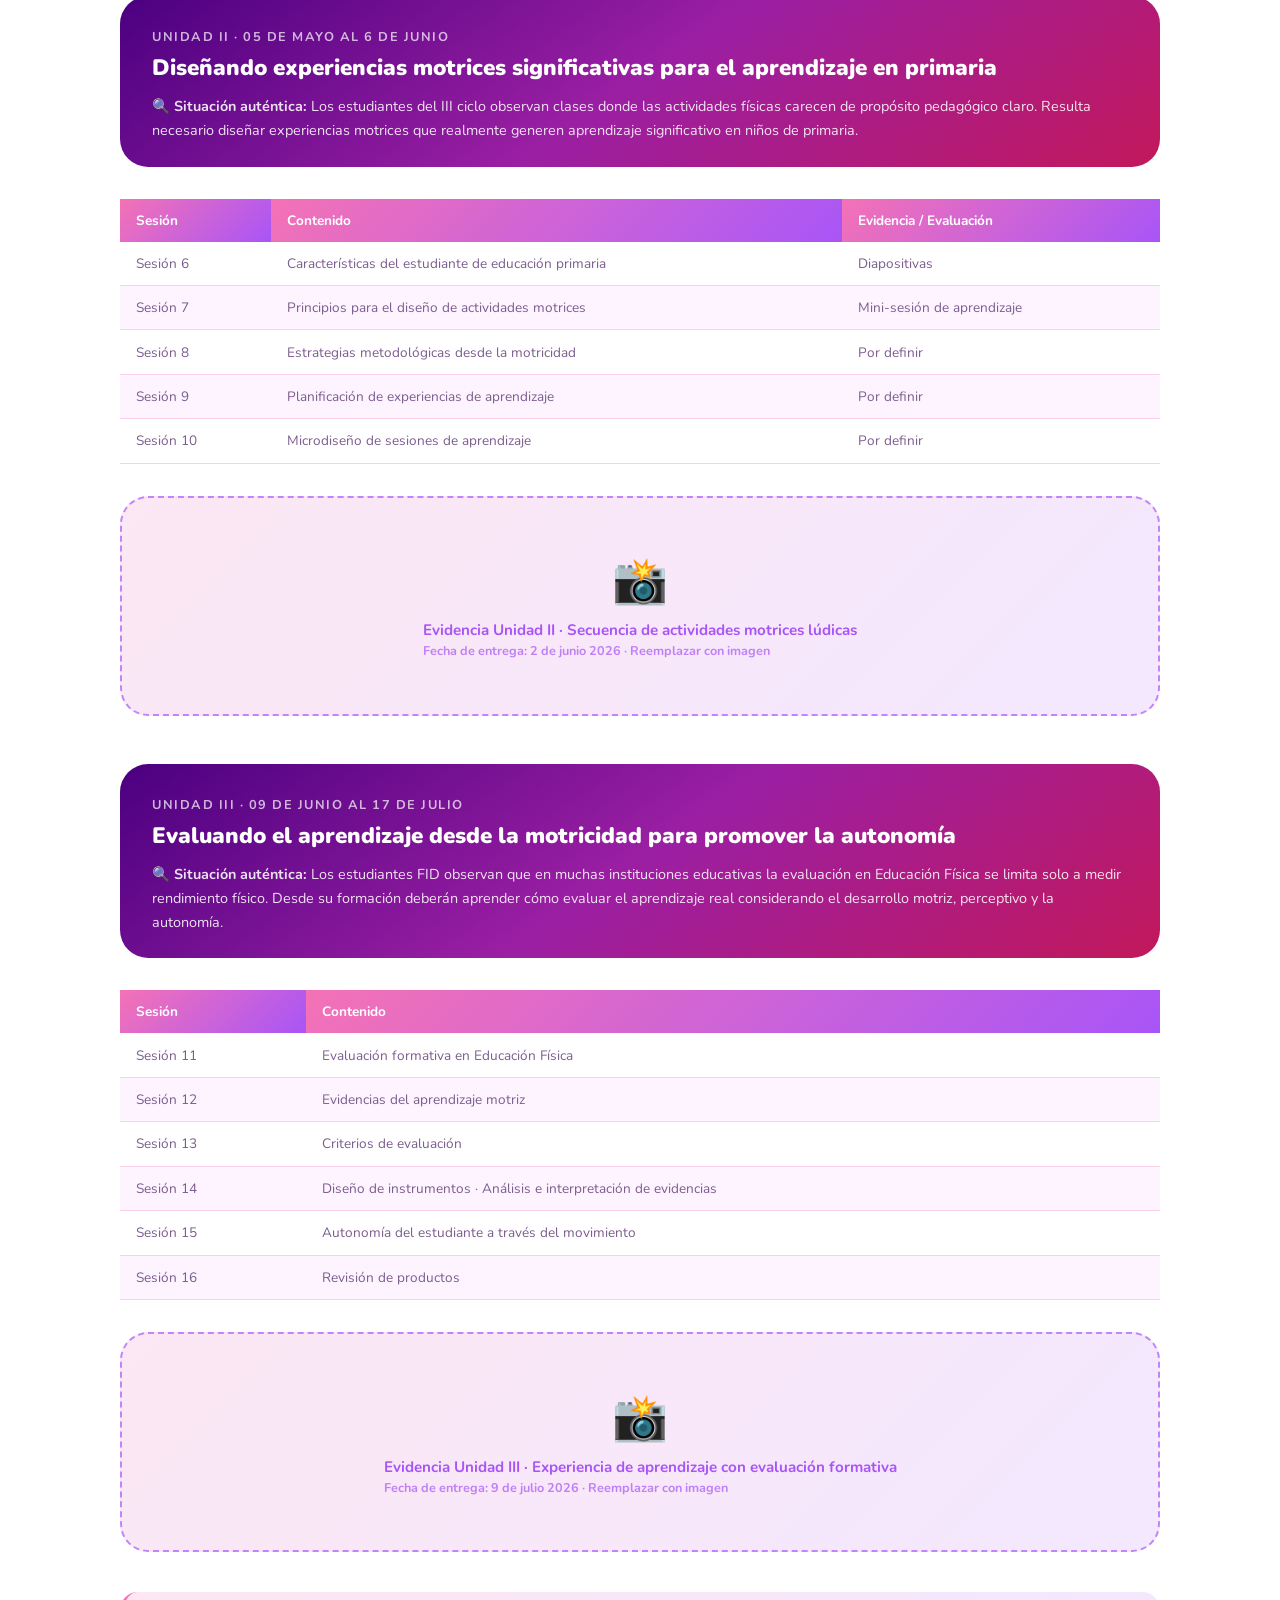
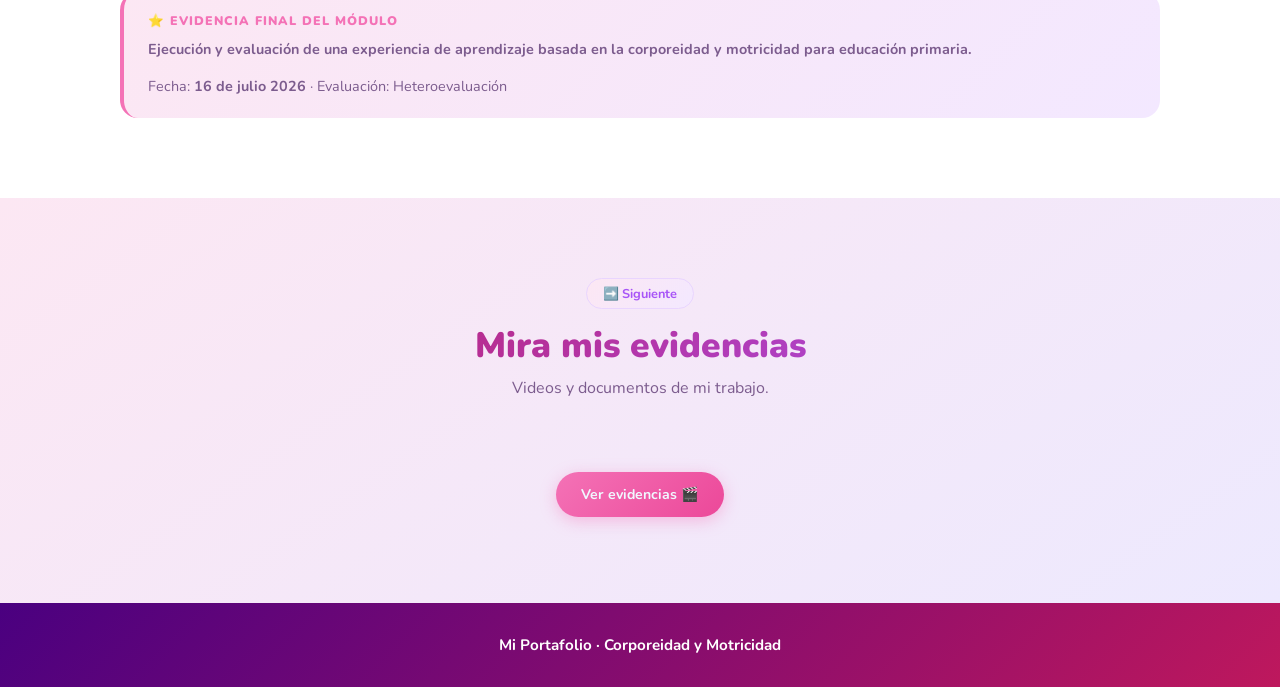
==== commit 4e61aad5: "Refactor session details and add evaluation columns Updated session content and added evidence/evalu" ====
--- a/competencias.html
+++ b/competencias.html
@@ -94,17 +94,19 @@
           <tbody>
             <tr><td>Sesión 1</td><td>Socialización de Sílabo. La corporeidad como base del desarrollo humano.</td><td>Texto: definición de corporeidad</td></tr>
             <tr><td>Sesión 2</td><td>Dimensiones de la persona desde la corporeidad.</td><td>Estaciones por dimensiones</td></tr>
-            <tr><td>Sesión 3</td><td>Motricidad y aprendizaje.</td><td>Texto: definición de motricidad · Estaciones "Memoria y Movimiento" · Expresión de emociones</td></tr>
+            <tr><td>Sesión 3</td><td>Motricidad y aprendizaje.</td><td>
+              <ul class="evidencia-list">
+                <li>Texto: definición de motricidad</li>
+                <li>Estaciones "Memoria y Movimiento"</li>
+                <li>Expresión de emociones</li>
+              </ul>
+            </td></tr>
             <tr><td>Sesión 4</td><td>Exploración y conciencia corporal.</td><td>Exposición — Diapositivas de Expresión Corporal</td></tr>
             <tr><td>Sesión 5</td><td>El rol del docente en el desarrollo corporal.</td><td>Actividad lúdica del cono y ula ula</td></tr>
           </tbody>
         </table>
       </div>
-      <div class="img-placeholder reveal">
-        <span class="img-placeholder__icon">📸</span>
-        <span>Evidencia Unidad I · <strong>Mapa vivencial de la corporeidad</strong><br><small style="opacity:.7;">Fecha de entrega: 30 de abril 2026 · Reemplazar con imagen</small></span>
-      </div>
-
+     
       <!-- Unidad II -->
       <div class="unidad-header reveal" style="margin-top:3rem;">
         <div class="unidad-header__num">Unidad II · 05 de mayo al 6 de junio</div>
@@ -117,14 +119,15 @@
             <tr>
               <th>Sesión</th>
               <th>Contenido</th>
+              <th>Evidencia / Evaluación</th>
             </tr>
           </thead>
           <tbody>
-            <tr><td>Sesión 6</td><td>Características del estudiante de educación primaria</td></tr>
-            <tr><td>Sesión 7</td><td>Principios para el diseño de actividades motrices</td></tr>
-            <tr><td>Sesión 8</td><td>Estrategias metodológicas desde la motricidad</td></tr>
-            <tr><td>Sesión 9</td><td>Planificación de experiencias de aprendizaje</td></tr>
-            <tr><td>Sesión 10</td><td>Microdiseño de sesiones de aprendizaje</td></tr>
+            <tr><td>Sesión 6</td><td>Características del estudiante de educación primaria</td><td>Diapositivas</td></tr>
+            <tr><td>Sesión 7</td><td>Principios para el diseño de actividades motrices</td><td>Mini-sesión de aprendizaje</td></tr>
+            <tr><td>Sesión 8</td><td>Estrategias metodológicas desde la motricidad</td><td>Por definir</td></tr>
+            <tr><td>Sesión 9</td><td>Planificación de experiencias de aprendizaje</td><td>Por definir</td></tr>
+            <tr><td>Sesión 10</td><td>Microdiseño de sesiones de aprendizaje</td><td>Por definir</td></tr>
           </tbody>
         </table>
       </div>
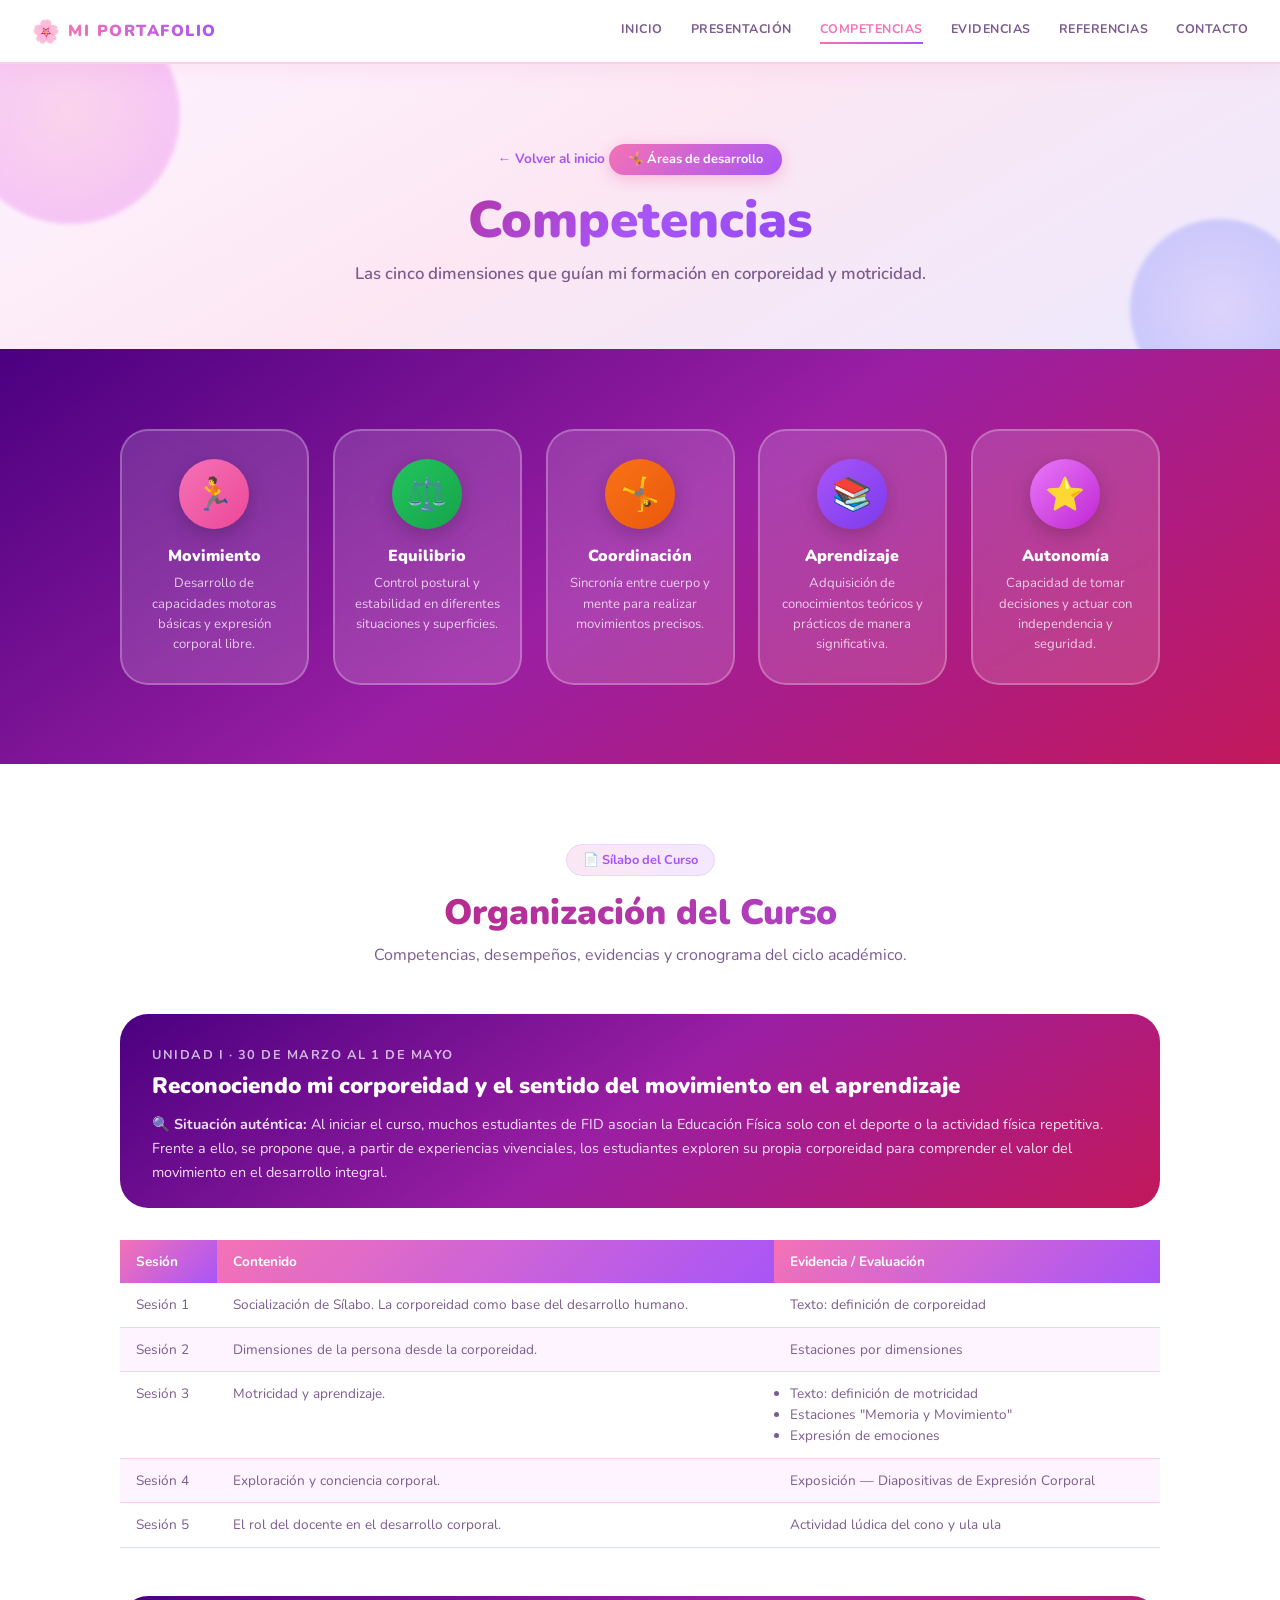
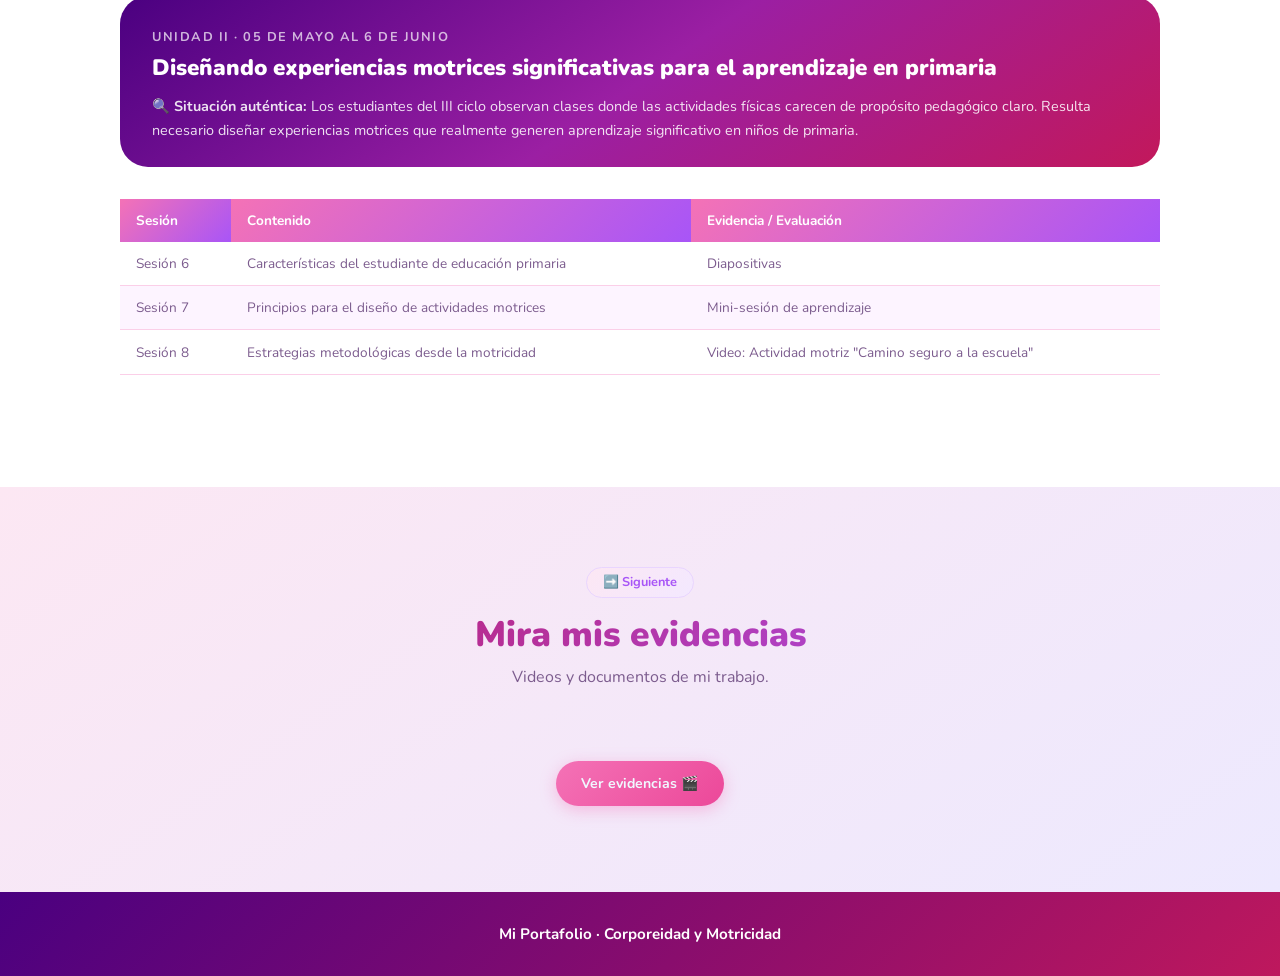
==== commit 9ac81fa2: "Modify session content and remove placeholders Updated session details and removed placeholder conte" ====
--- a/competencias.html
+++ b/competencias.html
@@ -125,53 +125,13 @@
           <tbody>
             <tr><td>Sesión 6</td><td>Características del estudiante de educación primaria</td><td>Diapositivas</td></tr>
             <tr><td>Sesión 7</td><td>Principios para el diseño de actividades motrices</td><td>Mini-sesión de aprendizaje</td></tr>
-            <tr><td>Sesión 8</td><td>Estrategias metodológicas desde la motricidad</td><td>Por definir</td></tr>
-            <tr><td>Sesión 9</td><td>Planificación de experiencias de aprendizaje</td><td>Por definir</td></tr>
-            <tr><td>Sesión 10</td><td>Microdiseño de sesiones de aprendizaje</td><td>Por definir</td></tr>
+            <tr><td>Sesión 8</td><td>Estrategias metodológicas desde la motricidad</td><td> Video: Actividad motriz "Camino seguro a la escuela"</td></tr>
           </tbody>
         </table>
       </div>
-      <div class="img-placeholder reveal">
-        <span class="img-placeholder__icon">📸</span>
-        <span>Evidencia Unidad II · <strong>Secuencia de actividades motrices lúdicas</strong><br><small style="opacity:.7;">Fecha de entrega: 2 de junio 2026 · Reemplazar con imagen</small></span>
-      </div>
+      
 
-      <!-- Unidad III -->
-      <div class="unidad-header reveal" style="margin-top:3rem;">
-        <div class="unidad-header__num">Unidad III · 09 de junio al 17 de julio</div>
-        <div class="unidad-header__title">Evaluando el aprendizaje desde la motricidad para promover la autonomía</div>
-        <div class="unidad-header__situacion">🔍 <strong>Situación auténtica:</strong> Los estudiantes FID observan que en muchas instituciones educativas la evaluación en Educación Física se limita solo a medir rendimiento físico. Desde su formación deberán aprender cómo evaluar el aprendizaje real considerando el desarrollo motriz, perceptivo y la autonomía.</div>
-      </div>
-      <div class="silabo-wrap reveal" style="margin-bottom:2rem;">
-        <table class="silabo-table">
-          <thead>
-            <tr>
-              <th>Sesión</th>
-              <th>Contenido</th>
-            </tr>
-          </thead>
-          <tbody>
-            <tr><td>Sesión 11</td><td>Evaluación formativa en Educación Física</td></tr>
-            <tr><td>Sesión 12</td><td>Evidencias del aprendizaje motriz</td></tr>
-            <tr><td>Sesión 13</td><td>Criterios de evaluación</td></tr>
-            <tr><td>Sesión 14</td><td>Diseño de instrumentos · Análisis e interpretación de evidencias</td></tr>
-            <tr><td>Sesión 15</td><td>Autonomía del estudiante a través del movimiento</td></tr>
-            <tr><td>Sesión 16</td><td>Revisión de productos</td></tr>
-          </tbody>
-        </table>
-      </div>
-      <div class="img-placeholder reveal">
-        <span class="img-placeholder__icon">📸</span>
-        <span>Evidencia Unidad III · <strong>Experiencia de aprendizaje con evaluación formativa</strong><br><small style="opacity:.7;">Fecha de entrega: 9 de julio 2026 · Reemplazar con imagen</small></span>
-      </div>
-
-      <!-- Evidencia final -->
-      <div class="reflexion-box reveal" style="margin-top:2.5rem;">
-        <div class="reflexion-box__label">⭐ Evidencia Final del Módulo</div>
-        <p><strong>Ejecución y evaluación de una experiencia de aprendizaje basada en la corporeidad y motricidad para educación primaria.</strong></p>
-        <p>Fecha: <strong>16 de julio 2026</strong> · Evaluación: Heteroevaluación</p>
-      </div>
-    </div>
+      
   </section>
 
   <section class="section section--contact">
